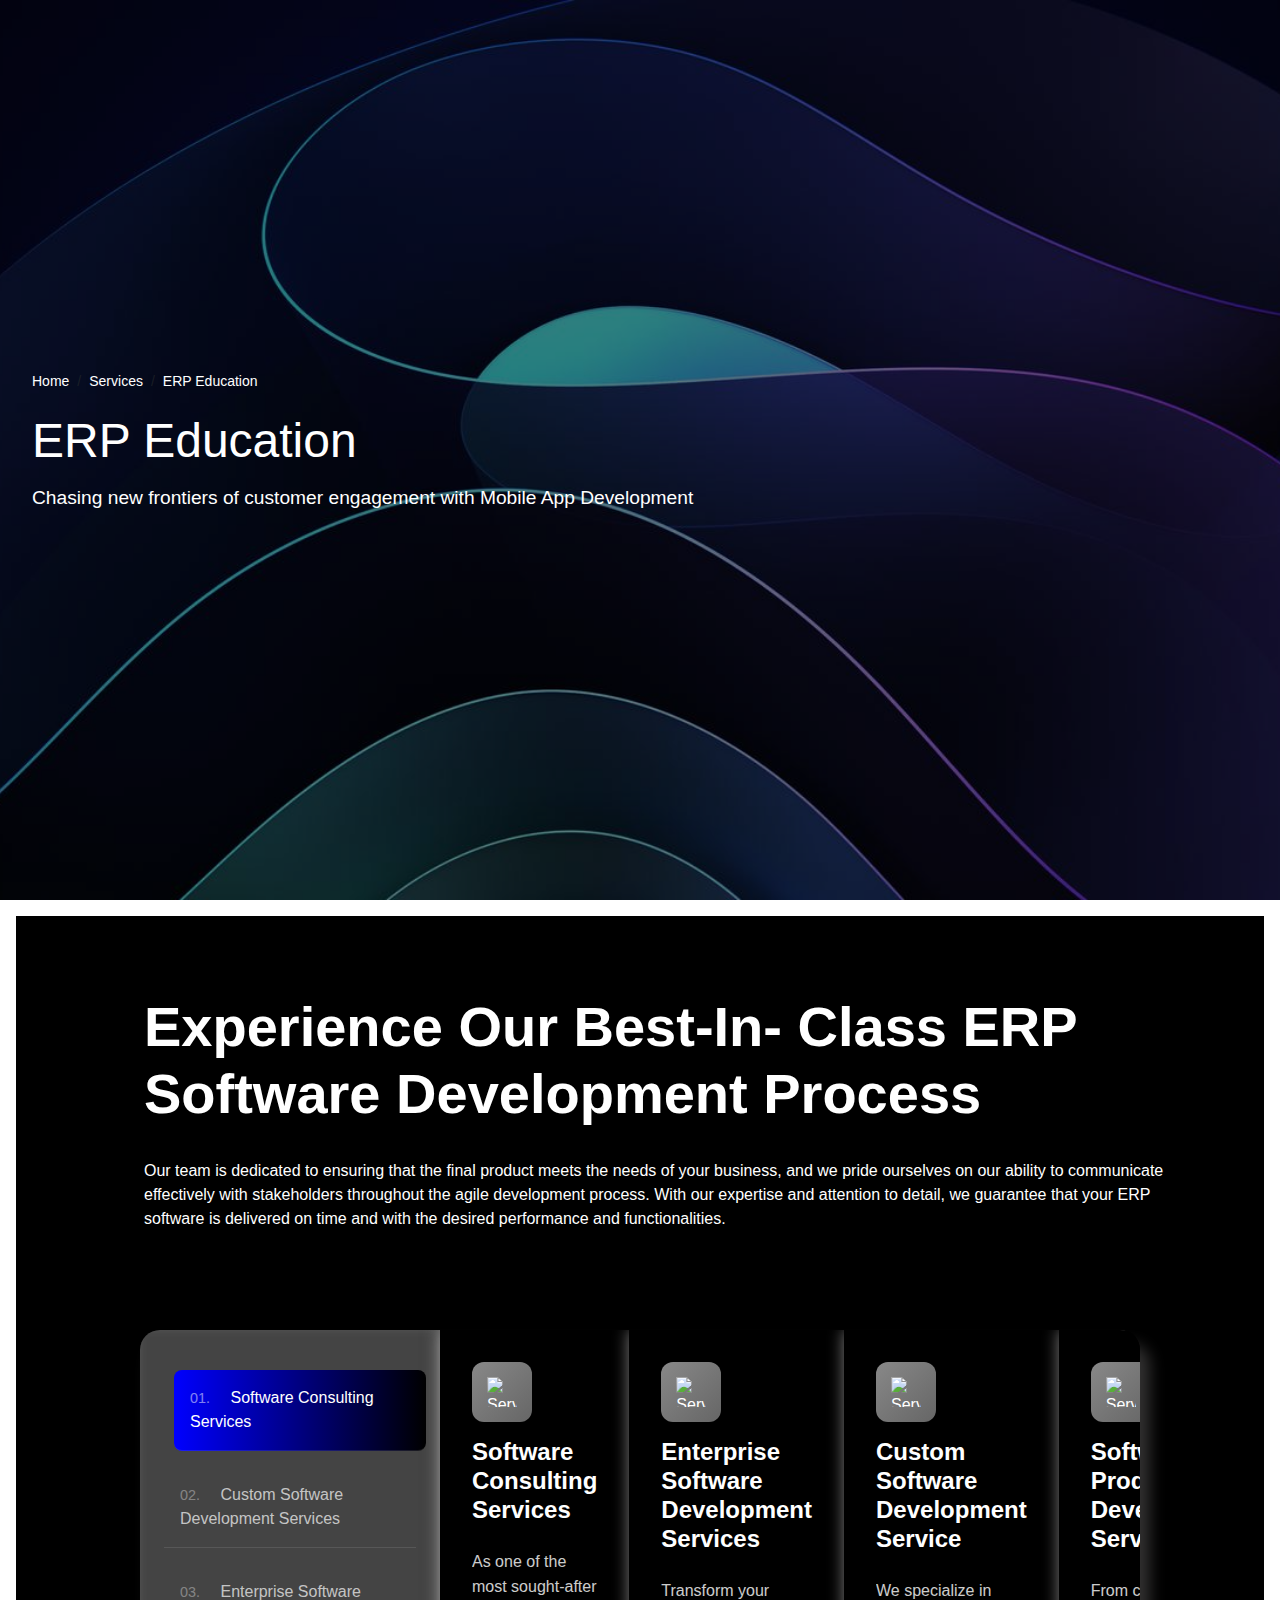
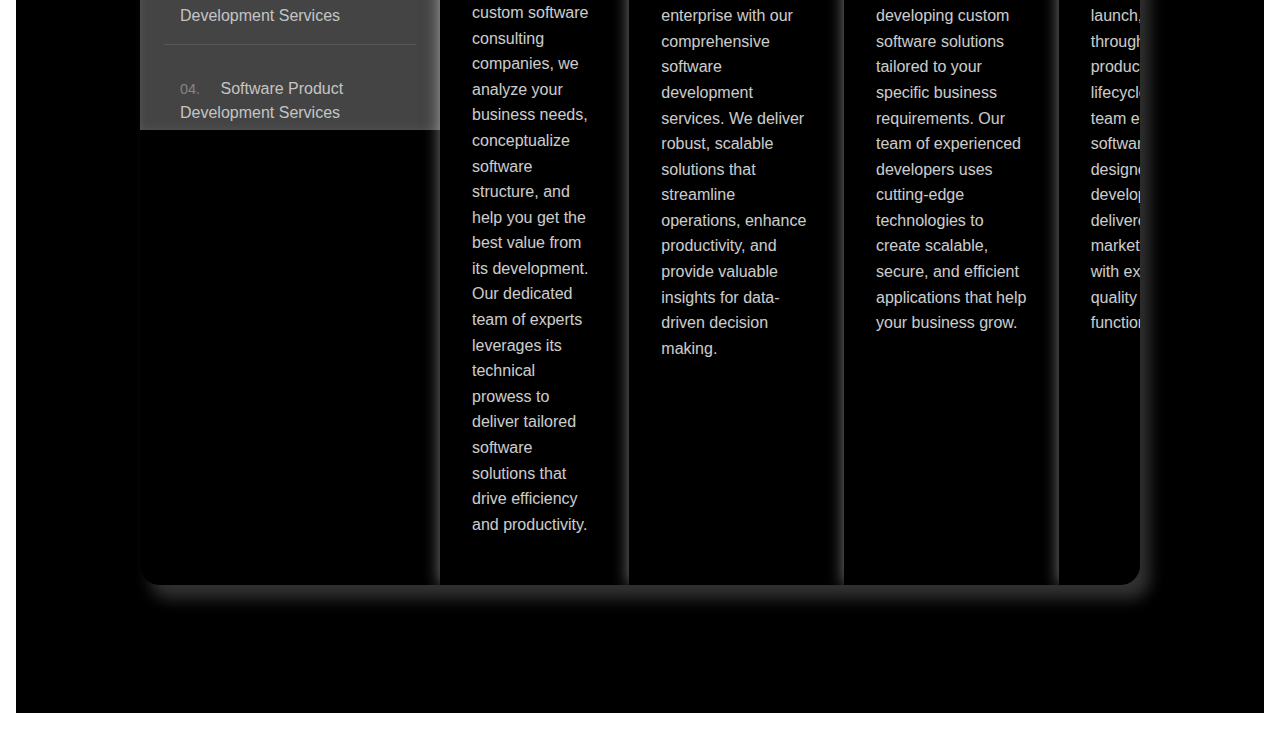
==== crm.html @ 56ce2934 "inital" ====
<!DOCTYPE html>
<html lang="en">
<head>
    <meta charset="UTF-8" />
    <meta name="viewport" content="width=device-width, initial-scale=1.0" />
    <link rel="stylesheet" href="https://cdnjs.cloudflare.com/ajax/libs/animate.css/4.1.1/animate.min.css" />
    <link rel="stylesheet" href="https://unpkg.com/swiper/swiper-bundle.min.css" />
    <link href="https://cdn.jsdelivr.net/npm/bootstrap@5.3.3/dist/css/bootstrap.min.css" rel="stylesheet"
      integrity="sha384-QWTKZyjpPEjISv5WaRU9OFeRpok6YctnYmDr5pNlyT2bRjXh0JMhjY6hW+ALEwIH" crossorigin="anonymous" />
    <link rel="stylesheet" href="style.css" />
    <link rel="stylesheet" href="https://cdn.jsdelivr.net/npm/bootstrap-icons@1.11.3/font/bootstrap-icons.css"
    integrity="sha384-tViUnnbYAV00FLIhhi3v/dWt3Jxw4gZQcNoSCxCIFNJVCx7/D55/wXsrNIRANwdD" crossorigin="anonymous" />
    <script src="https://cdn.tailwindcss.com"></script>
    
    <title>Custom CRM Development</title>
</head>
<body>
    <section class="hero-section" style="height: 10vh; background-image: url('assets/bg.webp'); background-size: cover; background-position: center;">
        <div class="hero-overlay"></div>
        <div class="erp-container text-center d-flex flex-column justify-content-center align-items-start vh-100 hero-content">
            <nav aria-label="breadcrumb">
                <ol class="breadcrumb">
                    <li class="breadcrumb-item">Home</li>
                    <li class="breadcrumb-item">Services</li>
                    <li class="breadcrumb-item active text-white" aria-current="page">ERP Education</li>
                </ol>
            </nav>
            <h1 class="heading">ERP Education</h1>
            <p class="subheading">Chasing new frontiers of customer engagement with Mobile App Development</p>
        </div>
    </section>
   
    <section class="software-section">
        <div class="software-con">
          <div class="sofware-spacing">
          <h5 class="intro-heading">Experience Our Best-In- Class ERP Software Development Process</h5>
          <p class="Software-text">Our team is dedicated to ensuring that the final product meets the needs of your business, and we pride ourselves on our ability to communicate effectively with stakeholders throughout the agile development process. With our expertise and attention to detail, we guarantee that your ERP software is delivered on time and with the desired performance and functionalities.</p>
        </div>
        <div class="services-container">
            <div class="services-nav">
                <div class="service-item active" data-service="consulting">
                    <span class="number">01.</span>
                    Software Consulting Services
                </div>
                <div class="service-item" data-service="custom">
                    <span class="number">02.</span>
                    Custom Software Development Services
                </div>
                <div class="service-item" data-service="enterprise">
                    <span class="number">03.</span>
                    Enterprise Software Development Services
                </div>
                <div class="service-item" data-service="product1">
                    <span class="number">04.</span>
                    Software Product Development Services
                </div>
                <div class="service-item" data-service="product2">
                    <span class="number">05.</span>
                    Software Product Development Services
                </div>
            </div>
        
            <div class="service-content" id="consulting">
                <div class="service-icon">
                    <img src="service-icon-url" alt="Service Icon">
                </div>
                <h2 class="service-title">Software Consulting Services</h2>
                <p class="service-description">
                    As one of the most sought-after custom software consulting companies, we analyze your business needs, conceptualize software structure, and help you get the best value from its development. Our dedicated team of experts leverages its technical prowess to deliver tailored software solutions that drive efficiency and productivity.
                </p>
            </div>
        
            <div class="service-content hidden" id="enterprise">
                <div class="service-icon">
                    <img src="service-icon-url" alt="Service Icon">
                </div>
                <h2 class="service-title">Enterprise Software Development Services</h2>
                <p class="service-description">
                    Transform your enterprise with our comprehensive software development services. We deliver robust, scalable solutions that streamline operations, enhance productivity, and provide valuable insights for data-driven decision making.
                </p>
            </div>
        
            <div class="service-content hidden" id="custom">
                <div class="service-icon">
                    <img src="service-icon-url" alt="Service Icon">
                </div>
                <h2 class="service-title">Custom Software Development Service</h2>
                <p class="service-description">
                    We specialize in developing custom software solutions tailored to your specific business requirements. Our team of experienced developers uses cutting-edge technologies to create scalable, secure, and efficient applications that help your business grow.
                </p>
            </div>
        
            <div class="service-content hidden" id="product1">
                <div class="service-icon">
                    <img src="service-icon-url" alt="Service Icon">
                </div>
                <h2 class="service-title">Software Product Development Services</h2>
                <p class="service-description">
                    From concept to launch, we guide you through the entire product development lifecycle. Our expert team ensures your software product is designed, developed, and delivered to meet market demands with exceptional quality and functionality.
                </p>
            </div>
        
            <div class="service-content hidden" id="product2">
                <div class="service-icon">
                    <img src="service-icon-url" alt="Service Icon">
                </div>
                <h2 class="service-title">Software Consulting Services</h2>
                <p class="service-description">
                    As one of the most sought-after custom software consulting companies, we analyze your business needs, conceptualize software structure, and help you get the best value from its development. Our dedicated team of experts leverages its technical prowess to deliver tailored software solutions that drive efficiency and productivity.
                </p>
            </div>
        </div>
        
      </div>
      
      </section>


    <script src="https://unpkg.com/swiper/swiper-bundle.min.js"></script>
    <script src="https://cdn.jsdelivr.net/npm/bootstrap@5.3.3/dist/js/bootstrap.bundle.min.js"
        integrity="sha384-YvpcrYf0tY3lHB60NNkmXc5s9fDVZLESaAA55NDzOxhy9GkcIdslK1eN7N6jIeHz" crossorigin="anonymous">
    </script>
      
    <script src="scripts/hero.js"></script>
    <script src="scripts/services.js"></script>
    <script src="scripts/caseStudy.js"></script>
    <script src="scripts/card.js"></script>
    <script src="scripts/nav.js"></script>
</body>
</html>
---- style.css ----
@import url("https://fonts.googleapis.com/css2?family=Bree+Serif&family=Caveat:wght@400;700&family=Lobster&family=Monoton&family=Open+Sans:ital,wght@0,400;0,700;1,400;1,700&family=Playfair+Display+SC:ital,wght@0,400;0,700;1,700&family=Playfair+Display:ital,wght@0,400;0,700;1,700&family=Roboto:ital,wght@0,400;0,700;1,400;1,700&family=Source+Sans+Pro:ital,wght@0,400;0,700;1,700&family=Work+Sans:ital,wght@0,400;0,700;1,700&display=swap");

body {
  margin: 0;
  padding: 0;
  font-family: Switzer, sans-serif !important;
}



.hidden1{
  display:none;
}

/* Navbar Section */
.nav-content {
  top: 5rem;
  left: 2rem;
  right: 2rem;
  bottom: 2rem;
  z-index: 1;
  opacity: 1;
  display: none;
}

.footer-card{
  padding-left:5vw;
  width: 98vw;
}
.erp-container{
  padding: 2rem;
}

/* Hero section styles */
.hero-section {
  position: relative;
  background-attachment: fixed;
  min-height: 100vh;
  color: #fff;
  overflow: auto;
   /* Enable scrolling */
}

/* Overlay for better text visibility */
.hero-overlay {
  position: absolute;
  top: 0;
  left: 0;
  width: 100%;
  height: 100%;
  background: rgba(0, 0, 0, 0.5); /* Semi-transparent overlay */
  z-index: 1;
}

/* Content style */
.hero-content {
  position: relative;
  z-index: 2;
}

/* Breadcrumb and heading spacing */
.breadcrumb {
  margin-bottom: 20px;
  font-size: 14px;
}

.heading {
  font-size: 3rem;
  margin-bottom: 15px;
}

.subheading {
  font-size: 1.2rem;
  line-height: 1.5;
}

/* Responsive design */
@media (max-width: 768px) {
  .heading {
      font-size: 2rem;
  }

  .subheading {
      font-size: 1rem;
  }
}


/* Root variables for consistent color theming */
:root {
  --blue: #007bff;
  --black: #000000;
  --dark-gray: #1c1c1c;
  --white: #ffffff;
}

/* Reset default styles and set base theme */
body {
  font-family: "Arial", sans-serif;
  margin: 0;
  padding: 0;
  background: var(--black);
  color: var(--white);
  overflow-x: hidden;
}


/* ERP Services section styling */





.erp-services {
  padding: 40px 0;
  width: 100%;
  overflow: hidden;
  position: relative;
}

/* Container modifications for proper spacing */
.erp-services .container {
  max-width: 100%;
  padding: 0 40px;
  margin: 0 auto;
}

/* Section headings */
.section-title {
  font-size: 3rem;
  font-weight: bold;
  margin-bottom: 20px;
  margin-top: 6vw;
  color: #fffffff2
}

.section-description {
  margin-bottom: 40px;
  line-height: 1.5;
  color: #ffffffcc
}

/* Cards container for horizontal scrolling */
.cards-container {
  overflow: hidden;
  width: 100%;
  position: relative;
  margin: 0 -20px;
  padding: 0 20px;
}

/* Wrapper for smooth card animation */
.cards-wrapper {
  display: flex;
  gap: 30px;
  transform: translateX(0);
  transition: transform 0.5s ease-out;
  will-change: transform;
  padding: 20px;
  width: 100vw;
  align-items: center;
  
}

/* Hide scrollbar while maintaining functionality */
.cards-wrapper::-webkit-scrollbar {
  display: none;
}

/* Individual card styling */
.card {
  flex: 0 0 auto;
  width: 350px; /* Fixed width for the card */
  height: 450px; /* Fixed height for the card */
  background: var(--dark-gray);
  border-radius: 12px;
  padding: 30px;
  transition: background-color 0.3s ease, transform 0.3s ease;
  display: flex;
  flex-direction: column;
  gap: 15px;
  margin: 0 auto; /* Centers the card horizontally in its container */
  overflow: hidden; /* Prevents overflowing content */
  box-sizing: border-box; /* Includes padding in width and height */
}

/* Responsive Adjustments */



/* Card hover effects */
.card:hover {
  background:#ffffffbe;
  transform: scale(1.05);
}
.card:hover .card-title,
.card:hover .card-description {
  color: var(--black);
}

/* Icon styling within cards */
.icon {
  background: var(--black);
  width: 60px;
  height: 60px;
  border-radius: 50%;
  display: flex;
  align-items: center;
  justify-content: center;
}

/* Text elements within cards */
.card-title {
  font-size: 1.5rem;
  font-weight: bold;
  color: #ffffffd1
}

.card-description {
  font-size: 1rem;
  line-height: 1.6;
  color:#ffffffd1
}

/* Utility class for blue background */
.bg-blue {
  background: var(--blue);
}

/* Responsive design adjustments */
@media (min-width: 1024px) {
  .card {
      width: 400px;
      padding: 40px;
  }
}

@media (max-width: 768px) {
  /* Adjust hero section text sizes */
  .heading {
      font-size: 2rem;
  }

  .subheading {
      font-size: 1rem;
  }

  /* Modify container spacing */
  .erp-services .container {
      padding: 0 20px;
  }

  /* Adjust card container spacing */
  .cards-container {
      margin: 0 -10px;
      padding: 0 10px;
  }

  /* Modify card sizes for smaller screens */
  .card {
      width: 300px;
      padding: 30px;
  }

  /* Adjust section title size */
  .section-title {
      font-size: 2.5rem;
  }
}

/* Additional responsive adjustments for very small screens */
@media (max-width: 480px) {
  .card {
      width: 280px;
      padding: 25px;
  }

  .section-title {
      font-size: 2rem;
  }

  .erp-services .container {
      padding: 0 15px;
  }
}

.icon {
  width: 60px;
  height: 60px;
  background-color: #000; /* Adjust as needed */
  display: flex;
  align-items: center;
  justify-content: center;
  border-radius: 50%;
  margin-bottom: 30px;
}

.icon svg {
  fill: #fff; 
  width: 30px; /* Set the desired size */
height: 30px;/* Change the color of the icon */
}
@media (max-width: 1024px) {
  .card {
      width: 300px; /* Adjust width for tablet view */
      height: 400px; /* Adjust height for tablet view */
  }
}



@media (max-width: 480px) {
  .card {
      width: 100%; /* Full width for very small screens */
      height: 350px; /* Allow height to adjust for content */
  }
}


/* Adjustments for card height and width on tablet (1024px) */
@media (max-width: 1024px) {
  .card {
      width: 350px;  /* Adjust width for tablet view */
      height: 400px;  /* Adjust height for tablet view */
      padding: 30px;  /* Adjust padding to match new dimensions */
  }

  /* Adjust icon size on tablets */
  .icon {
      width: 50px;  /* Smaller icon size on tablet */
      height: 50px;
  }

  .icon svg {
      width: 25px;  /* Smaller icon size on tablet */
      height: 25px;
  }

  /* Adjust text sizes on tablets */
  .card-title {
      font-size: 1.3rem; /* Decrease title size */
  }

  .card-description {
      font-size: 0.9rem;  /* Decrease description size */
  }

  /* Adjust hero section text sizes */
  .heading {
      font-size: 2rem; /* Adjust heading for tablets */
  }

  .subheading {
      font-size: 1rem; /* Adjust subheading for tablets */
  }

  /* Modify section title size for tablet */
  .section-title {
      font-size: 2.5rem; /* Adjust section title size */
  }
}

/* Adjustments for very small screens (max-width: 480px) */
@media (max-width: 480px) {
  .card {
      width: 90%; /* Full width for very small screens */
      height: 350px; /* Adjust height for small screens */
      padding: 25px;  /* Adjust padding */
  }

  .icon {
      width: 40px; /* Smaller icon for very small screens */
      height: 40px;
  }

  .icon svg {
      width: 20px;  /* Adjust icon size for small screens */
      height: 20px;
  }

  .card-title {
      font-size: 1.2rem; /* Adjust font size for small screens */
  }

  .card-description {
      font-size: 0.8rem;  /* Adjust font size for small screens */
  }

  .section-title {
      font-size: 2rem; /* Adjust section title size */
  }

  /* Adjust hero section text sizes */
  .heading {
      font-size: 1.8rem; /* Adjust heading for small screens */
  }

  .subheading {
      font-size: 0.9rem; /* Adjust subheading for small screens */
  }
}



/* scroll card  */
body {
  background-color: #000000;
  color: #ffffff;
}
.card-body{
  display: flex;
  flex-direction: column;
  justify-content: center;
  align-items: center;
}
.scroll-card {
  background-color: #1e1e1e;
  border: 2px solid transparent;
  border-radius: 15px;
  transition: transform 0.3s ease, box-shadow 0.3s ease, background-color 0.3s ease, border 0.3s ease;
  height: 350px;
  max-width: 400px;
  display: flex;
  flex-direction: column;
  align-items: center;
  justify-content: center;
  margin-top: 10px;
}

.card-icon {
  font-size: 3rem;
  color: #f8f9fa;
  margin-bottom: 15px;
}

.card-title {
  font-size: 1.5rem;
  font-weight: bold;
  margin-bottom: 10px;
  color: white; /* Default color is white */
}

.card-text {
  font-size: 1rem;
  text-align: center;
}

.carousel-indicators {
  position: static;
  display: flex;
  justify-content: center;
  margin-top: 15px;
}

.scroll-card:hover {
  transform: scale(1.05);
  background: linear-gradient(to bottom right, #ffffff, #403f3f00); /* White to black gradient */
  color: #000000; /* Text color to black on hover */
  box-shadow: 0 4px 15px rgba(0, 0, 0, 0.5);
  border: none;
}

.scroll-card:hover .card-title {
  color: black; /* Change card title to black on hover */
}

.carousel-indicators button {
  width: 30px;
  height: 5px;
  background-color: #ffffff;
  border: none;
  margin: 0 5px;
  border-radius: 2px;
  opacity: 0.5;
}

.carousel-indicators .active {
  opacity: 1;
}

@media (max-width: 768px) {
  .card-title {
    font-size: 1.3rem;
  }

  .card-text {
    font-size: 0.9rem;
  }

  .card-icon {
    font-size: 2.5rem;
  }

  .scroll-card {
    max-width: 300px;
    height: 280px;
  }

  .carousel-inner .row > div {
    flex: 0 0 50%;
    max-width: 50%;
  }
}

@media (max-width: 576px) {
  .card-title {
    font-size: 1.1rem;
  }

  .card-text {
    font-size: 0.8rem;
  }

  .card-icon {
    font-size: 2.2rem;
  }

  .scroll-card {
    max-width: 280px;
    height: 250px;
  }
}

@media (max-width: 768px) {
  .scroll-card {
    margin-bottom: 15px;
  }

  .carousel-inner .row > div {
    flex: 0 0 100%;
    max-width: 100%;
  }
}
.stats-section {
  background-color: #ffffff;
  padding: 4rem 2rem;
  display: flex;
  flex-direction: column;
  align-items: center;
  min-height: 300px;
  height: 100%;
}


.stats-section {
  background-color: #ffffff;
  padding: 4rem 2rem;
  display: flex;
  flex-direction: column;
  align-items: center;
  min-height: 300px;
  height: 100%;
}
.case-section {
  background-color: #ffffff;
  display: flex;
  flex-direction: column;
  align-items: center;
  min-height: 300px;
  height: 100%;
}

.stats-card {
  background: linear-gradient(to bottom right, #040500,#040500, #295A57, #313C12);
  border-radius: 20px;
  width: 100%;
  max-width: 1200px;
  display: flex;
  flex-direction: column;
  align-items: center;
  box-shadow: 0 4px 6px rgba(0, 0, 0, 0.9);
  padding: 3rem 2rem;
}

.stats-container {
  width: 100%;
  display: flex;
  justify-content: center;
  gap: 2rem;
  margin-bottom: 0.5rem;
  flex-wrap: nowrap;
}

.stat-card1{
  flex: 1;
  text-align: center;
  padding: 0.5rem;
  color: white;
}

.stat-number {
  font-size: 3.5rem;
  font-weight: bold;
  margin-bottom: 1rem;
}

.stat-description {
  font-size: 1.1rem;
  line-height: 1.5;
  opacity: 0.9;
}

.cta-button {
  display: inline-flex;
  align-items: center;
  padding: 1rem 2rem;
  border: 2px solid black;
  border-radius: 15px;
  background-color: black;
  color: white;
  text-decoration: none;
  font-size: 1.1rem;
  transition: all 0.3s ease;
  margin-bottom: 1rem;
}

.cta-button:hover {
  background-color: white;
  color: black;
}

.cta-button::after {
  content: '→';
  margin-left: 0.5rem;
}

@media (max-width: 576px) {
  .stats-section {
    padding: 2rem 1rem;
    height: auto;
    min-height: auto;
  }

  .stats-card {
    padding: 2rem 1rem;
    height: auto;
  }

  /* Modified stats container for mobile layout */
  .stats-container {
    display: flex;
    flex-wrap: wrap;
    gap: 1rem;
    justify-content: center;
  }

  /* Adjusted stat card width for two-per-row layout */
  .stat-card {
    flex: 0 0 calc(50% - 1rem); /* Takes up half the container width minus gap */
    padding: 1rem;
  }

  /* Make the third stat card take full width */
  .stat-card:last-child {
    flex: 0 0 100%;
    margin-top: 1rem;
  }

  .stat-number {
    font-size: 2.5rem;
    margin-bottom: 0.5rem;
  }

  .stat-description {
    font-size: 1rem;
  }

  /* Adjusted button spacing */
  .cta-button {
    margin-top: 2rem;
    padding: 0.8rem 1.5rem;
    font-size: 1rem;
    width: auto;
  }
}


  /* Added space between stats in mobile view */
  .stat-card:not(:last-child) {
    margin-bottom: 1rem;
  }

  /* Adjusted button spacing for mobile */
  .cta-button {
    margin: 1rem 0;
    /* Made button slightly smaller on mobile */
    padding: 0.8rem 1.5rem;
    font-size: 1rem;
  }



  
  .partner-section {
    background-color: white;
    color: black;
    min-height: 100vh;  /* Ensure the section takes full viewport height */
    display: flex;
    padding: 2rem;
    position: relative;
    overflow: hidden;
  }
  
  .intro-container {
    flex: 0 0 45%;
    padding-left: 2rem;
    position: sticky; /* Sticky position to follow the scroll */
    top: 0; /* Stick to the top of its container */
    height: auto; /* Adjust the height based on content */
    display: flex;
    flex-direction: column;
    justify-content: center;
  }
  
  .features-container {
    flex: 0 0 55%;
    padding-left: 2rem;
    overflow-y: scroll;
    height: 100vh;  /* Ensures scrolling in the features container */
     /* Push the content to the right side of the screen */
  }
  
  
  /* Primary heading styling */
  .intro-heading {
    font-size: 3.5rem;
    font-weight: bold;
    margin-bottom: 2rem;
    line-height: 1.2;
    position: relative;
  }

  /* Introduction paragraph styling */
  .intro-text {
    font-size: 1.1rem;
    line-height: 1.6;
    color: #333;
    position: relative;
  }

  /* Container for features section */
  
  .features-container::-webkit-scrollbar {
    display: none; /* For Chrome, Safari, and Edge */
  }
  

  /* Individual feature box styling */
  .feature-box {
    background: white;
    padding: 0.5rem;
    border-radius: 12px;
    display: flex;
    flex-direction: row;
    justify-content: space-between;
  
  }

  /* Feature icon container styling */
  .feature-icon-wrapper {
    width: 80px;
    height: 48px;
    background-color: transparent;
    border-radius: 8px;
    margin-bottom: 1rem;
    display: flex;
    align-items: center;
    justify-content: center;
    margin-right: 3vw;
  }

  /* Feature title styling */
  .feature-title {
    font-size: 1.5rem;
    font-weight: bold;
    margin-bottom: 1rem;
    color: #000;
  }

  /* Feature content text styling */
  .feature-text {
    font-size: 1rem;
    color: #333;
  }

  /* Interactive link styling */
  .text-link {
    color: #0066ff;
    text-decoration: none;
  }

  .text-link:hover {
    text-decoration: underline;
  }

  /* Responsive design adjustments */
  @media (max-width: 1024px) {
    .intro-heading {
      font-size: 2rem;
    }
  }

  @media (max-width: 768px) {
    .partner-section {
      flex-direction: column;
      padding: 1rem;
    }

    .intro-container {
      position: relative;
      height: auto;
      flex: 0 0 auto;
      padding-right: 0;
      margin-bottom: 2rem;
    }

    .features-container {
      padding-left: 0;
    }

    .intro-heading {
      font-size: 2.0rem;
    }

    .feature-box {
      padding: 1.5rem;
    }
  }





/* servies */

.software-text {
  font-size: 1.1rem;
  line-height: 1.6;
  color: #c0bebec9;
  position: relative;
}
.software-con{
  background-color: #000000;
  /* border-radius: 10vh; */
}
.software-section {
  background-color: #ffffff;
  padding: 1rem 1rem;
  display: flex;
  flex-direction: column;
  align-items: center;
  min-height: 300px;
  height: 100%;
}

.sofware-spacing{
  padding-left: 10vw;
  padding-right: 5vw;
  padding-bottom: 4vw;
  margin-top: 6vw;
  
}
  *{
    margin: 0;
    padding: 0;
    box-sizing: border-box;
}
body {
    background-color: #000;
}
.services-container {
  display: flex;
  min-height: 400px;
  max-width: 1000px; /* Reduced from 1200px to 1000px */
  margin: 2rem auto;
  background: #000;
  border-radius: 20px;
  overflow: hidden;
  box-shadow: 10px 14px 15px rgba(248, 245, 245, 0.2);
  margin-bottom: 10vw;
}

.service-content {
  padding: 2rem; /* Reduced from 3rem to 2rem */
  color: white;
  display: flex;
  flex-direction: column;
  align-items: flex-start;
  gap: 1rem; /* Reduced from 1.5rem to 1rem */
  flex: 1;
  box-shadow: 0 0 15px rgba(247, 246, 246, 0.5);
  background: #000;
}


.services-nav {
    background: #444;
    padding: 1.5rem;
    min-width: 300px;
    max-height: 400px;
    overflow-y: auto;
    scrollbar-width: thin;
    scrollbar-color: #999 #333;
    box-shadow: inset 0 0 10px rgba(255, 255, 255, 0.1);
}

.services-nav::-webkit-scrollbar {
    width: 4px;
}

.services-nav::-webkit-scrollbar-thumb {
    background: #999;
    border-radius: 10px;
    box-shadow: inset 0 0 5px rgba(0, 0, 0, 0.5);
}

.services-nav::-webkit-scrollbar-track {
    background: #333;
    border-radius: 10px;
}

.service-item {
    padding: 1rem;
    margin: 1rem 0;
    cursor: pointer;
    color: rgba(255, 255, 255, 0.7);
    transition: all 0.3s ease;
    border-bottom: 1px solid rgba(255, 255, 255, 0.1);
}

.service-item.active {
    color: white;
    transform: translateX(10px);
}

.service-item .number {
    font-size: 0.9rem;
    margin-right: 1rem;
    opacity: 0.5;
}



.service-icon {
    background: linear-gradient(135deg, #888, #666);
    width: 60px;
    height: 60px;
    border-radius: 12px;
    display: flex;
    align-items: center;
    justify-content: center;
}

.service-icon img {
    width: 30px;
    height: 30px;
}
.service-item.active {
background: linear-gradient(to right, blue, black);
width: 100%;
color: white;
transform: translateX(10px);
border-radius: 8px; /* Optional, for better appearance */
padding: 1rem; /* Adjust padding to align content properly */
transition: all 0.3s ease; /* Smooth transition for the background */
}

.service-title {
    font-size: 1.5rem;
    font-weight: bold;
}

.service-description {
    line-height: 1.6;
    opacity: 0.8;
}
@media (min-width: 768px) and (max-width: 1024px) {
  .services-container {
      margin-left: 4rem auto;
      margin-right: 4rem auto;
      box-shadow: 10px 14px 15px rgba(248, 245, 245, 0);

  }

  .services-nav {
    background: #444;
    padding: 0.5rem;
    min-width: 250px;
    max-height: 400px;
    overflow-y: auto;
    scrollbar-width: thin;
    scrollbar-color: #999 #333;
    margin-left: 1rem;
    box-shadow: inset 0 0 10px rgba(255, 255, 255, 0.1);
    overflow-x: hidden;
}

  .service-title {
    font-size: 1.2rem;
    font-weight: bold;
}

.service-description {
    line-height:1rem;
    opacity: 0.8;
}
  .service-content {
      padding: 2.5rem; /* Slightly more padding for better spacing */
  }
}

@media (max-width: 768px) {
  .software-section {
    background-color: #000000;
    padding:0px;
    display: flex;
    flex-direction: column;
    align-items: center;
    min-height: 300px;
    height: 100%;
  }
  
  .sofware-spacing{
    padding-left: 10vw;
    padding-right: 5vw;
    padding-bottom: 4vw;
    margin-top: 10vw;
    
  }
    .services-container {
        flex-direction: column;
        margin: 1rem;
        margin-bottom: 5rem;
    }

    .services-nav {
        min-width: 100%;
        padding: 1rem;
    }

    .service-content {
        padding: 2rem;
    }
}




.navbar-override1 {
  width: 100%;
  justify-content: space-between !important;
  height: 11vh;
}

.nav-center1 {
  position: absolute;
  left: 50%;
  transform: translateX(-50%);
}

body1 {
  background-color: #121212;
  color: #ffffff;
  font-family: Arial, sans-serif;
  margin: 0;
  padding: 0;
}

.container {
  width: 100%;
  max-width: 1200px;
  margin: 40px auto;
  padding: 20px;
  box-sizing: border-box;
}

.title {
  font-size: 2rem;
  display: flex;
  align-items: center;
}

.title .arrow {
  color: #a500ff;
  font-size: 1.5rem;
  margin-left: 8px;
}

.content {
  display: flex;
  gap: 50px;
  margin-top: 20px;
}

.column {
  flex: 1;
}

.column h3 {
  font-size: 1.2rem;
  margin-bottom: 10px;
  text-transform: uppercase;
  color: #b3b3b3;
}

.column ul {
  list-style: none;
  padding: 0;
  margin: 0;
}

.column li {
  margin: 8px 0;
}

.dropdown {
  position: absolute;
  top: 100%;
  left: 0;
  width: 95vw;
  background-color: #121212;
  padding: 4rem;
  z-index: 10;
  box-sizing: border-box;
  margin-left: -30vw;
  height: 85vh;
  display: flex;
  flex-direction: column;
  justify-content: flex-start;
  align-items: flex-start;
}

.dropdown2 {
  position: absolute;
  top: 100%;
  left: 0;
  width: 95vw;
  background-color: #121212;
  padding: 4rem;
  z-index: 10;
  box-sizing: border-box;
  margin-left: -45vw;
  height: 85vh;
  display: flex;
  flex-direction: column;
  justify-content: flex-start;
  align-items: flex-start;
}

.dropdown3 {
  position: absolute;
  top: 100%;
  left: 0;
  width: 95vw;
  background-color: #121212;
  padding: 4rem;
  z-index: 10000;
  box-sizing: border-box;
  margin-left: -55vw;
  height: 85vh;
  display: flex;
  flex-direction: column;
  justify-content: flex-start;
  align-items: flex-start;
  overflow: visible;
}

.dropdown-content {
  display: flex;
  flex-direction: row;
  justify-content: space-between;
  align-items: center;
  gap: 10rem;
  width: 100%;
  border: #000;
}

@media (max-width: 1024px) {
  .nav-center1 {
    position: static;
    transform: none;
  }
  
  .dropdown1,
  .dropdown21,
  .dropdown31 {
    width: 100vw;
    margin-left: 0;
    padding: 2rem;
  }
  
  .dropdown-content1 {
    flex-direction: column;
    gap: 2rem;
  }
}

.bottom-section {
  position: fixed;
  bottom: 0;
  left: 0;
  width: 100%;
  background-color: white;
  padding: 1.5rem;
}

.bottom-links {
  display: flex;
  flex-direction: column;
  gap: 1rem;
  margin-bottom: 1.5rem;
}

.bottom-link {
  color: black;
  text-decoration: none;
  font-size: 1rem;
  background: none;
  border: none;
  text-align: left;
  padding: 0;
  margin-top: 50vh;
  margin-bottom: 2vh;
}

.bottom-link:hover {
  color: #a855f7;
}

.social-icons {
  display: flex;
  gap: 1.5rem;
}

.social-icon {
  color: black;
  text-decoration: none;
}

.social-icon:hover {
  color: #a855f7;
}

/* Adjust menu-content to accommodate fixed bottom section */
.menu-content {
  padding: 1.5rem;
  overflow-y: auto;
  height: calc(100% - 230px); /* Adjusted to account for bottom section */
  margin-bottom: 180px; /* Add margin to prevent content from being hidden behind bottom section */
}
.mobile-menu {
  position: fixed;
  top: 0;
  left: 0;
  width: 100%;
  height: 100%;
  background-color:white;
  z-index: 1050;
  display: none;
  color: black;
}

.mobile-menu.active {
  display: block;
}

.menu-header {
  padding: 1.5rem;
  border-bottom: 1px solid #2d2d2d;
  position: relative;
}

.back-btn {
  background: none;
  border: none;
  color: black;
  display: none;
  align-items: center;
  gap: 0.5rem;
  padding: 0;
 
  font-size: 0.9rem;
}

.back-btn.active {
  display: flex;
}

.page-title {
  font-size: 1.5rem;
  font-weight: bold;
  margin: 0;
  padding-top: 1.5rem;
}

.country-selector {
  position: absolute;
  right: 4rem;
  top: 1rem;
  display: flex;
  align-items: center;
  gap: 0.5rem;
  color: black;
  background: none;
  border: none;
  margin-right: -10vw;
}

.menu-content {
  padding: 1.5rem;
  overflow-y: auto;
  height: calc(100% - 140px);
}

.menu-item {
  display: flex;
  justify-content: space-between;
  align-items: center;
  padding: 0.75rem 0;
  color: black;
  text-decoration: none;
  font-size: 1.125rem;
  border: none;
  background: none;
  width: 100%;
  text-align: left;
}

.menu-item:hover {
  color: #a855f7;
}

.menu-section {
  display: none;
}

.menu-section.active {
  display: block;
}

.section-title {
  color: black;
  font-size: 1.2rem;
  margin-bottom: 1rem;
  margin-top: 2rem;
}

.menu-item.with-arrow {
  position: relative;
  padding-right: 1.5rem;
}

.menu-item.with-arrow::after {
  content: '';
  position: absolute;
  right: 0;
  top: 50%;
  transform: translateY(-50%);
  width: 20px;
  height: 20px;
  background-image: url("data:image/svg+xml,%3Csvg width='20' height='20' viewBox='0 0 24 24' fill='none' stroke='white' stroke-width='2' xmlns='http://www.w3.org/2000/svg'%3E%3Cpath d='M9 18l6-6-6-6'/%3E%3C/svg%3E");
  background-repeat: no-repeat;
}

.purple-arrow {
  display: inline-block;
  width: 24px;
  height: 24px;
  background-color: #000000;
  border-radius: 4px;
  margin-left: 8px;
  position: relative;
}
/* Change arrow color to black */


.purple-arrow::after {
  content: '';
  position: absolute;
  top: 50%;
  left: 50%;
  transform: translate(-50%, -50%);
  width: 16px;
  height: 16px;
  background-image: url("data:image/svg+xml,%3Csvg width='16' height='16' viewBox='0 0 24 24' fill='none' stroke='white' stroke-width='2' xmlns='http://www.w3.org/2000/svg'%3E%3Cpath d='M9 18l6-6-6-6'/%3E%3C/svg%3E");
  background-repeat: no-repeat;
}

.submenu-items {
  margin-top: 1rem;
}

.submenu-item {
  color: black;
  text-decoration: none;
  display: block;
  padding: 0.5rem 0;
  font-size: 1rem;
}

.tablet-menu {
  position: fixed;
  top: 0;
  left: 0;
  width: 100%;
  height: 100%;
  background-color: rgb(18, 18, 18);
  color: white;
  display: none;
  z-index: 1050;
}

.tablet-menu.active {
  display: block;
}

.tabtab-menu {
  position: fixed;
  top: 0;
  left: 0;
  width: 100%;
  height: 100%;
  background-color: rgb(18, 18, 18);
  color: white;
  display: none;
  z-index: 1050;
}

.tabtab-menu.active {
  display: block;
}

.menu-header-tab {
  padding: 1rem;
  display: flex;
  align-items: center;
  justify-content: space-between;
  border-bottom: 1px solid rgba(255, 255, 255, 0.1);
  position: relative;
}

.back-btn-tab {
  background: none;
  border: none;
  color: white;
  display: flex;
  align-items: center;
  gap: 0.5rem;
  cursor: pointer;
}

.country-selector-tab {
  position: absolute;
  right: 4rem;
  display: flex;
  align-items: center;
  gap: 0.5rem;
  background: none;
  border: none;
  color: white;
}

.menu-title-tab {
  padding: 1rem;
  font-size: 1.5rem;
  font-weight: 600;
  color: white;
  display: flex;
  align-items: center;
  gap: 0.5rem;
}

.purple-badge-tab {
  background: #5B21B6;
  color: white;
  padding: 0.25rem 0.5rem;
  border-radius: 4px;
  font-size: 0.875rem;
}

.columns-container-tab {
  display: flex;
  height: calc(100% - 120px);
  overflow-y: auto;
}

.column-tab {
  flex: 1;
  padding: 1rem;
}

.column-title-tab {
  font-size: 1rem;
  color: #888;
  margin-bottom: 1rem;
  font-weight: 500;
}

.menu-item-tab {
  display: block;
  width: 100%;
  text-align: left;
  padding: 0.75rem 0;
  background: none;
  border: none;
  color: white;
  font-size: 1rem;
  cursor: pointer;
  transition: color 0.3s ease;
}

.menu-item-tab:hover {
  color: #8B5CF6;
}

.divider-tab {
  width: 1px;
  background: rgba(255, 255, 255, 0.1);
  margin: 0 1rem;
}

/* Custom scrollbar */
.columns-container-tab::-webkit-scrollbar {
  width: 6px;
}

.columns-container-tab::-webkit-scrollbar-track {
  background: #1a1a1a;
}

.columns-container-tab::-webkit-scrollbar-thumb {
  background: #333;
  border-radius: 3px;
}

@media (max-width: 768px) {
  .columns-container-tab {
      flex-direction: column;
  }

  .divider-tab {
      width: 100%;
      height: 1px;
      margin: 1rem 0;
  }
}







/* trusted  */
    body {
      margin: 0;
      padding: 0;
      background-color: #000;
      font-family: Arial, sans-serif;
      color: #fff;
    }

    .trusted-section {
      background-color: #000;
      padding: 2rem 1rem;
      display: flex;
      flex-direction: column;
      align-items: center;
      text-align: center;
      border-top: 1px solid #444;
      border-bottom: 1px solid #444;
    }

    .trusted-text {
      font-size: 1.2rem;
      margin-bottom: 2rem;
      opacity: 0.8;
    }

    /* Desktop Logos */
    .desktop-logos {
      display: flex;
      justify-content: space-around;
      align-items: center;
      flex-wrap: wrap;
      gap: 2rem;
    }

    .desktop-logos img {
      max-height: 60px;
      max-width: 100px;
      object-fit: contain;
      transition: transform 0.3s ease;
    }

    .desktop-logos img:hover {
      transform: scale(1.1);
    }

    /* Swiper Carousel for Mobile */
    .mobile-carousel{
      display: none;
      width: 100%;
    }

    .swiper-slide img {
      max-height: 50px; /* Reduced size for better alignment */
      max-width: 80px;
      object-fit: contain;
    }

    /* Responsive Rules */
    @media (max-width: 768px) {
      .desktop-logos {
        display: none;
      }

      .mobile-carousel {
        display: block;
      }

      .trusted-text {
        font-size: 1rem;
      }
    }
  
    .faq-section {
      padding: 40px 20px;
      background-color: #f9f9ff;
    }
    
    .faq-heading {
      font-size: 2rem;
      font-weight: bold;
      margin-bottom: 5vw;
      color: #000000;
    }
    
    .faq-card {
      background-color: #0c0d0d;
      border: none;
      border-radius: 12px;
      box-shadow: 0 4px 10px rgba(0, 0, 0, 0.1);
    }
    
    .custom-accordion {
      background-color: black;
      padding: 20px;
      border-top-right-radius: 50px;
      border-top-left-radius: 50px;
    }
    
    .accordion-item {
      border-radius: 5px;
      margin-bottom: 10px;
    }
    
    .accordion-header.custom-accordion {
      border-top-right-radius: 20px;
      border-top-left-radius: 20px; /* Adds border-radius to the header */
      overflow: hidden;
    }
    
    .accordion-button {
      color: #e0e0e0;
      background-color: #000;
      font-weight: bold;
      border: none;
      border-radius: 5px;
    }
    
    .accordion-button:not(.collapsed) {
      color: #e0e0e0;
      background-color: #000;
      border-radius: 0px;
    }
    
    .accordion-button::after {
      color: white; /* Makes the dropdown icon white */
      transition: all 0.3s ease; /* Smooth transition for interactions */
    }
    
    .accordion-button:not(.collapsed)::after {
      transform: rotate(90deg); /* Rotates icon when expanded */
    }
    
    .accordion-body.description-text {
      background-color: grey;
      color: #fff;
      padding: 2.5vw;
      border-bottom-right-radius: 20px;
      border-bottom-left-radius: 20px;
    }
    
    @media (max-width: 768px) {
      .faq-heading {
        font-size: 1.5rem;
      }
    
      .faq-section {
        padding: 40px 20px;
      }
    }
    



/* 
@media screen and (max-width:576px) {
  .case-study-card {
    margin-top: 1rem;
    margin-right: 0.8rem;
    margin-left: 0.8rem;
  }

  .case-study-card-image {
    height: 100px;
    width: 100px;
    border-radius: 8%;
    margin-left: 1px;
  }

}

@media screen and (max-width:992px) {

  .case-study-card-image {
    height: 300px;
    width: 300px;
    border-radius: 8%;
    margin-left: 3rem;
  }

  .case-study-card {
    margin-top: 1rem;
    margin-right: 10px;
    margin-left: 10px;
    margin-bottom: 100px;
  }
}

@media screen and (min-width:992px) {
  .case-study-card {
    margin-top: 1rem;
    margin-right: 10px;
    margin-left: 10px;
    margin-bottom: 100px;
  }

  .case-study-card-image {
    height: 400px;
    width: 400px;
    border-radius: 8%;
    margin-left: 3rem;
  }
}




.card-1 {
  position: sticky;
  z-index: 1;
  top: 70px;
}

.card-2 {
  position: sticky;
  z-index: 2;
  top: 160px;
}

.card-3 {
  position: sticky;
  z-index: 3;
  top: 200px;
}

.card-4 {
  position: sticky;
  z-index: 4;
  top: 200px;
} */


/* Desktop Hover Effect */
.nav-item-hover:hover~.nav-content {
  display: flex !important;
}

/* Mobile Touch Interaction */
@media (hover: none) {
  .nav-content {
    display: none;
    /* Hidden by default on mobile */
  }

  .nav-item-hover:active~.nav-content,
  .nav-item-hover:focus~.nav-content {
    display: flex !important;
    /* Display on touch interaction */
    flex-direction: column;
    /* Adjust layout for better mobile experience */
  }
}

.header-container {
  background-color: black;
  display: flex;
  align-items: center;
  justify-content: space-around;
  padding-left: 20px;
  padding-right: 20px;
  height: 70px;
  color: white;
  margin-left: -12px;
  margin-right: -12px;
}

.nav-cont {
  display: flex;
  align-items: center;
  justify-content: space-between;
  width: 30%;
  padding-top: 10px;
}

.logo {
  height: 10px;
  width: 120px;
}

.nav-item {
  position: relative;
}

.who-we-are-hover-cont,
.what-we-do-hover-cont,
.industries-cont {
  display: none;
  position: absolute;
  top: 100%;
  left: 50%;
  transform: translateX(-50%);
  width: 80vw;
  background-color: #202020;
  color: white;
  z-index: 10;
}

.who-we-are-hover-cont {
  margin-left: -80px;
  margin-top: 15px;
  height: 300px;
  padding: 40px;
  padding-top: 50px;
}

.who-we-are-hover-cont.active,
.what-we-do-hover-cont.active,
.industries-cont.active {
  display: flex;
}

.who-we-are-hover-cont {
  justify-content: space-between;
  align-items: flex-start;
}

.who-we-are-hover-cont a,
.what-we-do-hover-cont a {
  color: white;
  text-decoration: none;
  border: none;
  outline: none;
}

.who-we-are-hover-cont p {
  color: grey;
  padding-top: 10px;
}

.what-we-do-hover-cont {
  margin-left: 140px;
  margin-top: 15px;
  height: 500px;
  padding: 40px;
  padding-top: 30px;
  flex-direction: column;
}

.what-we-do-flex {
  display: flex;
  justify-content: space-between;
  align-items: flex-start;
}

.what-we-do-margin {
  margin-top: -40px;
}

.what-we-do-head {
  font-size: 24px !important;
  font-weight: bold;
  padding-bottom: 40px;
}

.what-we-do-anchor-div {
  display: flex;
  flex-direction: column;
  align-items: flex-start;
  margin-bottom: 80px;
}

.what-we-do-anchor-div h1 {
  font-size: 17px;
  font-weight: bold;
  padding-bottom: 5px;
}

.what-we-do-anchor-div a {
  padding-bottom: 5px;
}

.what-we-do-head-icon {
  width: 35px;
  text-align: center;
  font-size: 1px;
  border-radius: 2px;
}

.industries-cont {
  height: 500px;
  padding: 10px;
  padding-top: 30px;
  justify-content: space-evenly;
}

.industries-cont a {
  text-decoration: none;
  border-bottom: none;
  color: white;
  font-size: 18px;
}

.industries-cont div div {
  margin-bottom: 10px;
}

/* Hero Section */

/* General Carousel Styling */
.custom-carousel-item {
  min-height: 80vh;
  /* Ensure each slide takes up 90% of the viewport height */
  background-size: cover;
  background-position: center;
  background-repeat: no-repeat;
}

/* Individual Slides with Background Images */

/* Overlay for Better Text Visibility */
.custom-carousel-item .ms-5 {
  /* Semi-transparent overlay for text readability */
  border-radius: 8px;
}


/* partner-section */

.sap-partner-logo {
  height: 5rem;
}

.azure-partner-logo {
  height: 2rem;
}

.partner-logo {
  height: 3rem;
  margin-right: auto;
}


/* statistics-content-section */

.statistics-content-section-numerics {
  font-size: 2.5rem;
}

.statistics-content-section-partner-with-us-card {
  height: 180px;
}


/* categories-section */

.categories-section-heading-list {
  background-color: #353535;
}

@media screen and (max-width: 576px) {
  .categories-section-heading {
    font-size: 30px;
    letter-spacing: 1px;
  }
}

@media screen and (min-width: 576px) {
  .categories-section-heading {
    font-size: 40px;
    letter-spacing: 1px;
  }
}

.categories-image-gallery {
  height: 550px;
}


/* our-services */
.our_services_cta {
  background: grey url(//appinventiv.com/wp-content/themes/twentynineteen-child/css/pages/../../new-images/our-services-cta.webp) no-repeat;
  background-position: center;
  background-size: cover;
  border-radius: 8px;
  display: flex;
  align-items: center;
  justify-content: center;
  height: 300px;
}

.our-services-btn {
  background-color: black;
  height: 40px;
}

.kickstart-section-card {
  background-image: url('assets/img-hero-cropped.jpg');
  background-size: cover;
}

@media screen and (max-width: 576px) {
  .kickstart-section-card {
    background-image: url('assets/img-hero.jpg');
    background-size: cover;
  }

}

/* Ai and globe section */

.globe-image {
  position: absolute;
  bottom: -10rem;
  right: -10rem;
  z-index: 0;
}

.globe-overlay-heading {
  position: absolute;
  z-index: 1;
}

.globe-overlay-para {
  top: 28%;
  position: absolute;
  height: 100%;
  z-index: 2;
  background-color: rgba(0, 0, 0, 0.4);
}

@media screen and (min-width: 576px) {
  .globe-overlay-heading {
    margin-right: 20px;
  }

  .globe-overlay-para {
    top: 28%;
    position: absolute;
    padding-right: 20px;
    height: 50%;
    z-index: 2;
    background-color: rgba(0, 0, 0, 0.2);
  }

}

.ai-section-content-card {
  height: 366px;
  padding: 30px 20px 10px;
  overflow: hidden;
  /* Hides parts outside the box */
  position: relative;
}

.ai-section-content-card-para {
  font-size: 13px;
  font-family: sans-serif;
  padding-left: 20px;
  padding-right: 10px;
}

@media screen and (min-width: 576px) {
  .ai-section-content-card-para {
    font-size: 16px;
    font-family: sans-serif;
  }

  .ai-section-content-card {
    height: 600px;
    padding: 40px;
  }

  .ai-section-partner-card {
    height: 196px;
  }
}


@media screen and (min-width: 991px) {
  .ai-section-content-card-para {
    font-size: 16px;
    font-family: sans-serif;
  }

  .ai-section-content-card {
    height: 490px;
    padding: 40px;
  }

  .ai-section-partner-card {
    height: 160px;
  }
}


/* navigation section */

@media screen and (max-width: 991px) {
  .navigation-section-heading {
    font-size: 26px;
    padding: 0px;
     !important
  }
}


@media screen and (min-width: 991px) {
  .navigation-section-heading {
    font-size: 42px;
  }
}

.navigation-section-card {
  height: 300px;
}

@media screen and (max-width: 576px) {
  .navigation-section-card {
    height: 250px;
  }
}

@media screen and (max-width: 992px) {
  .navigation-section-card {
    height: 250px;
  }
}

/* --case study section */

ul.no-padding {
  padding-left: 0 !important;
  margin-left: 0 !important;
  list-style: none !important;
}

.case-study-card {
  position: sticky;
  transition: all 0.3s ease-in-out;
}

.case-study-card img {
  border-radius: 8%;
}

@media screen and (max-width: 576px) {
  .case-study-card {
    margin-top: 1rem;
    margin-right: 0.8rem;
    margin-left: 0.8rem;
  }

  .case-study-card-image {
    height: 100px;
    width: 100px;
    margin-left: 1px;
  }
}

@media screen and (max-width: 992px) {
  .case-study-card {
    margin-top: 1rem;
    margin-right: 10px;
    margin-left: 10px;
    margin-bottom: 100px;
  }

  .case-study-card-image {
    height: 300px;
    width: 300px;
    margin-left: 3rem;
  }
}

@media screen and (min-width: 992px) {
  .case-study-card {
    margin-top: 1rem;
    margin-right: 10px;
    margin-left: 10px;
    margin-bottom: 50px;
  }

  .case-study-card-image {
    height: 400px;
    width: 400px;
    margin-left: 3rem;
  }
}

@media screen and (max-width: 576px) {
  .more-parteners-heading {
    font-size: 26px;
  }
}


@media screen and (min-width: 992px) {
  .more-parteners-heading {
    font-size: 42px;
  }
}

.client-reviews-heading {
  font-size: 38px;
}

.client-reviews-facts-card-para {
  font-size: 18px;
}

.client-reviews-facts-card-percentage {
  font-size: 48px;
}

.client-reviews-stories-card {
  height: 390px !important;
}

.client-reviews-stories-card-content {
  position: absolute;
  bottom: 0px;
  background-color: rgba(0, 0, 0, 0.2);
  z-index: 1;
}

@media screen and (min-width:576px) {
  .client-reviews-facts-card {
    width: 420px;
    height: 290px;
    padding: 40px !important;
  }

  .client-reviews-stories-card-image {
    height: 480px;
  }

  .client-reviews-stories-card {
    min-height: 450px !important;
    width: 420px;
    margin-bottom: 60px !important;
  }
}

@media screen and (min-width:992px) {
  .client-reviews-heading {
    font-size: 52px;
  }

  .client-review-image {
    height: 380px !important;
  }

  .client-reviews-facts-card {
    width: 420px;
    height: 380px;
    padding: 40px !important;
  }

  .client-reviews-facts-card-lg-para {
    margin-top: 100px;
  }

  .fact-and-numbers {
    font-size: 24px !important;
  }

  .client-reviews-facts-card-percentage {
    font-size: 72px;
  }

  .client-reviews-stories-card {
    min-height: 480px !important;
    width: 380px;
  }

  .client-reviews-last-section {
    height: 480px;
  }

  .client-reviews-last-section p {
    font-size: 24px;
  }

  .client-reviews-facts-card-para {
    font-size: 18px !important;
  }
}

.client-reviews-last-section {
  position: relative;
}

.carousel-for-reviews-buttons {
  position: absolute;
  bottom: 10px;
  right: 0px;
  z-index: 1;
}


/* recent Happenings */

.recent-happening-text{
  color: #fff;
}
.recent-happenings-heading {
  font-size: 32px;
  

}

@media screen and (min-width:576px) {
  .recent-happenings-heading {
    font-size: 50px;
  }

  .recent-happenings-card {
    height: 635px;
  }
}



.recent-happenings-active-tab {
  background-color: black;
  color: white;
  border-radius: 2%;
  margin-right: 20px !important;
  border-width: 0px 0px 0px 0px !important;

  button {
    color: white;
  }
}

.recent-happenings-tab {
  height: 380px !important;
}
.recent-happenings-text{
  color: black;
}
.recent-happenings-lg-image-section {
  height: 780px;
}


/* blogs-section */
.blog-section {
  background-color: #000; /* Black background for the section */
  color: #fff; /* White text for contrast */
}

.blogs-top-section-heading {
  font-size: 38px;
  font-family: 'Arial', sans-serif; /* Classic font */
  color: #fff; /* White text for the heading */
}

.blogs-card-heading {
  font-weight: 550;
  font-size: 20px;
  color: #333; /* Dark text for readability inside the card */
  font-family: 'Georgia', serif; /* Classic serif font for blog titles */
}

.blogs-card-text {
  font-size: 18px;
  color: #333; /* Dark text for body content */
  line-height: 1.6; /* Better line spacing for readability */
}

/* Media Query for Mobile Screens */
@media screen and (min-width: 576px) {
  .blogs-top-section-heading {
    font-size: 44px;
  }

  .blogs-card-heading {
    font-weight: 550;
    font-size: 22px;
  }

  .blogs-card-text {
    font-size: 16px;
  }
}

/* Media Query for Tablets and Larger Screens */
@media screen and (min-width: 991px) {
  .blogs-card-heading {
    font-size: 24px;
  }

  .blogs-card-text {
    font-size: 18px;
  }
}

.blogs-card-text {
  display: -webkit-box;
  -webkit-line-clamp: 3;
  /* Limits text to 3 lines */
  -webkit-box-orient: vertical;
  overflow: hidden;
  text-overflow: ellipsis;
}




/* Card Styling */
.bo-card {
  background-color: #fff; /* Grey background for the cards */
  border-radius: 10px;
  box-shadow: 0 4px 6px rgba(0, 0, 0, 0.1);
  color: #000; /* Dark text inside the card */
  height: 100%;
}

.card-img-top {
  width: 100%; /* Ensures the image spans the full width of the card */
  height: 200px; /* Fixed height for uniformity */
  object-fit: cover; /* Ensures the image covers the area while maintaining its aspect ratio */
  border-radius: 5px; /* Optional: Adds slight rounding to the image corners */
}


.date-section {
  font-size: 14px;
  font-weight: 600;
  color: #fff; /* Dark color for the date */
}

.bo-card-body {
  background-color: transparent; 
  max-height: 350px;
  min-height: 350px;
}
.bo-card:hover .bo-card-body {
   /* Change the background of bo-card-body when bo-card is hovered */
  color: #f1f1f1; /* Adjust the text color for visibility */
  transition: background-color 0.3s ease, color 0.3s ease;
}

.custom-btn {
  background-color: transparent;
  color: black;
  border: 1px solid black;
  transition: all 0.3s ease; /* Smooth transition effect */
}




/* Responsive Design */
@media (max-width: 991px) {
  .blogs-top-section-heading {
    font-size: 30px;
  }

  .blogs-card-heading {
    font-size: 20px;
  }
}

@media (max-width: 576px) {
  .blogs-top-section-heading {
    font-size: 24px;
  }

  .blogs-card-heading {
    font-size: 18px;
  }
}




.forms-section {
  background-image: url(assets/forms/background.webp);
  background-position: 50%,
    0 0;
  background-size: cover,
    auto;
}

.forms-first-section-heading {
  font-size: 52px;
  text-align: center;
  font-weight: 700;
}

.forms-first-section-para {
  font-size: 18px;
  text-align: center;
}

.contact-widget-icon-wrap {
  background-color: #0061FE;
  border-radius: 41px;
  justify-content: center;
  align-items: center;
  width: 48px;
  height: 48px;
  display: flex;
}

.forms-second-section-heading {
  font-size: 26px;
  letter-spacing: -.05em;
}

.forms-second-section-para {
  font-size: 18px;
  color: #343a40 !important;

  unicode-bidi: isolate;
}

@media screen and (min-width:576px) {
  .forms-first-section-para {
    font-size: 22px;
    text-align: center;
  }
}

@media screen and (min-width:991px) {
  .forms-first-section-heading {
    font-size: 52px;
    text-align: left;
    font-weight: 700;
  }

  .forms-first-section-para {
    font-size: 21px;
    text-align: left;
  }

  .forms-second-section-heading {
    font-size: 36px;
    letter-spacing: -.05em;
  }

  .forms-section-lg-address {
    font-size: 18px;
  }

}

/* Define Custom Fade In Animations */
@keyframes fadeInLeft {
  from {
    opacity: 0;
    transform: translateX(-50px);
  }

  to {
    opacity: 1;
    transform: translateX(0);
  }
}

@keyframes fadeInRight {
  from {
    opacity: 0;
    transform: translateX(50px);
  }

  to {
    opacity: 1;
    transform: translateX(0);
  }
}

/* Apply the custom animation */
.animate-fadeInLeft {
  animation: fadeInLeft 1s ease-out forwards;
}

.animate-fadeInRight {
  animation: fadeInRight 1s ease-out forwards;
}
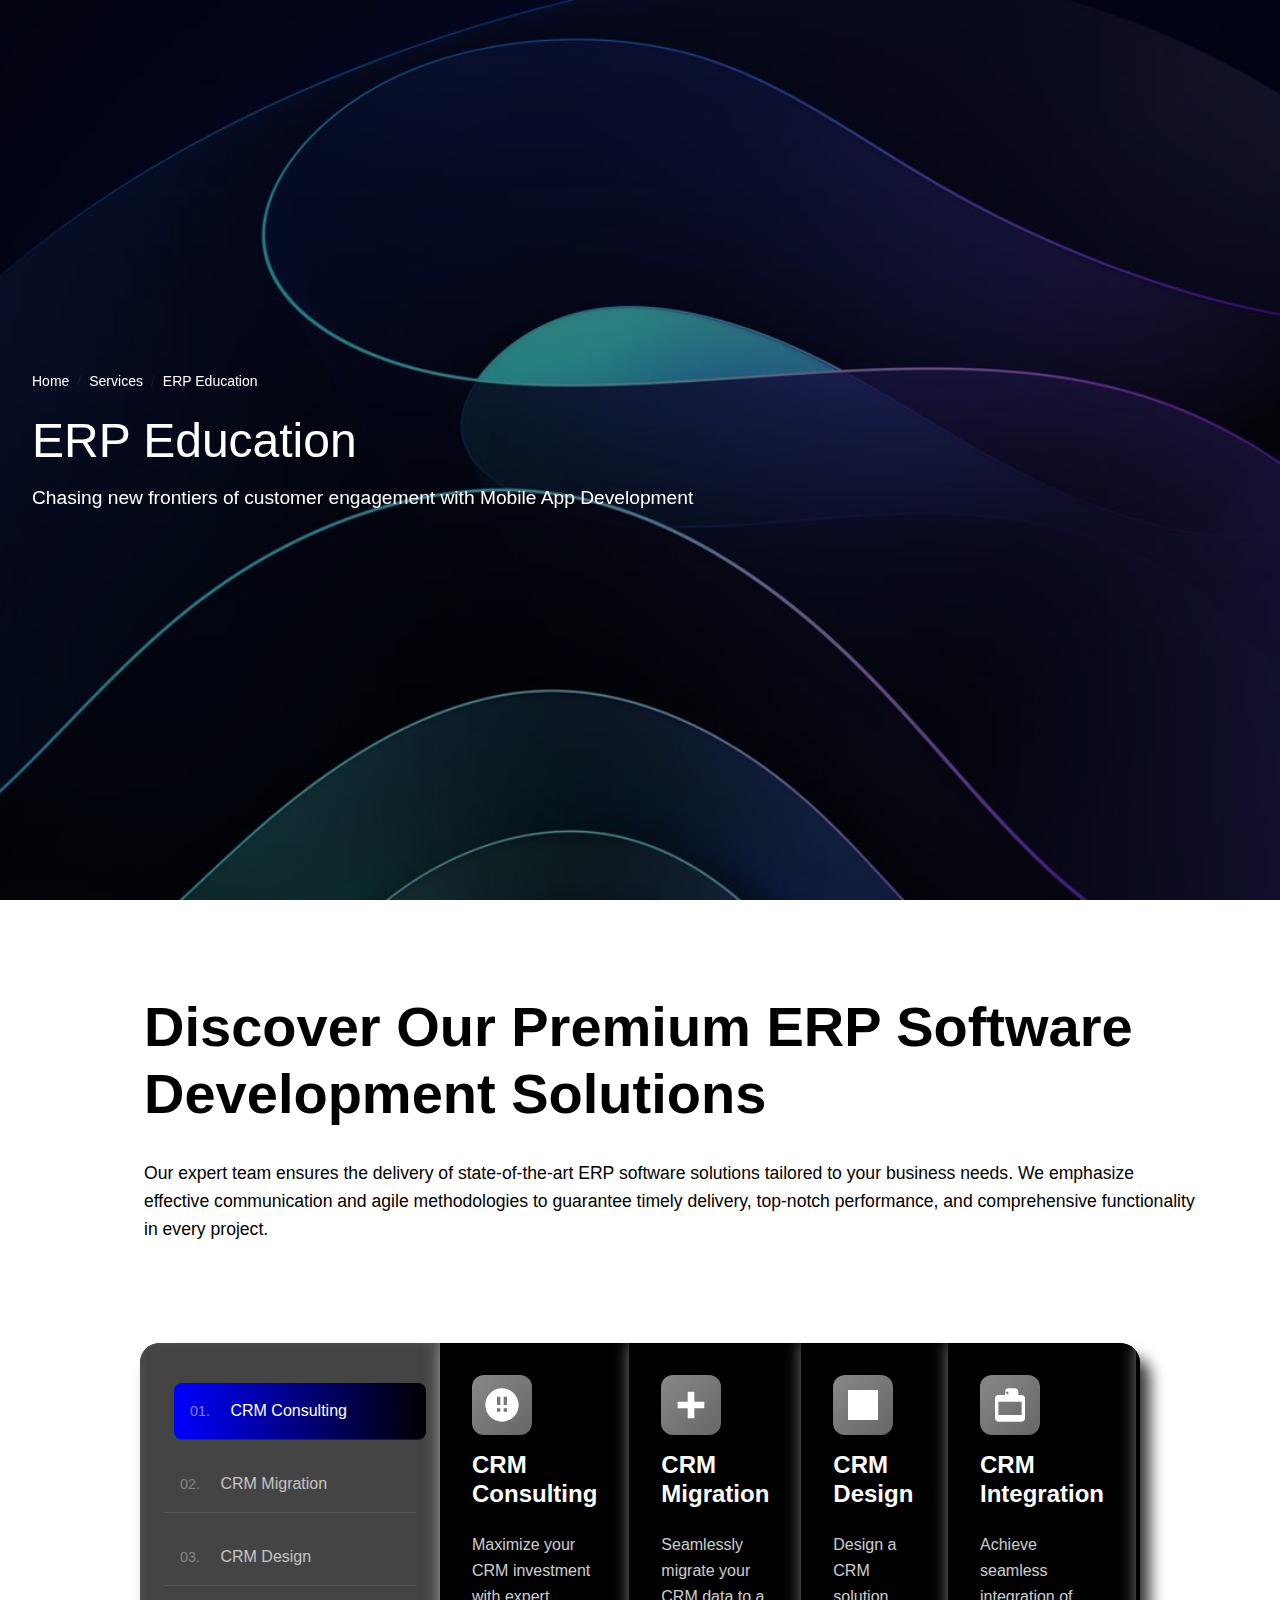
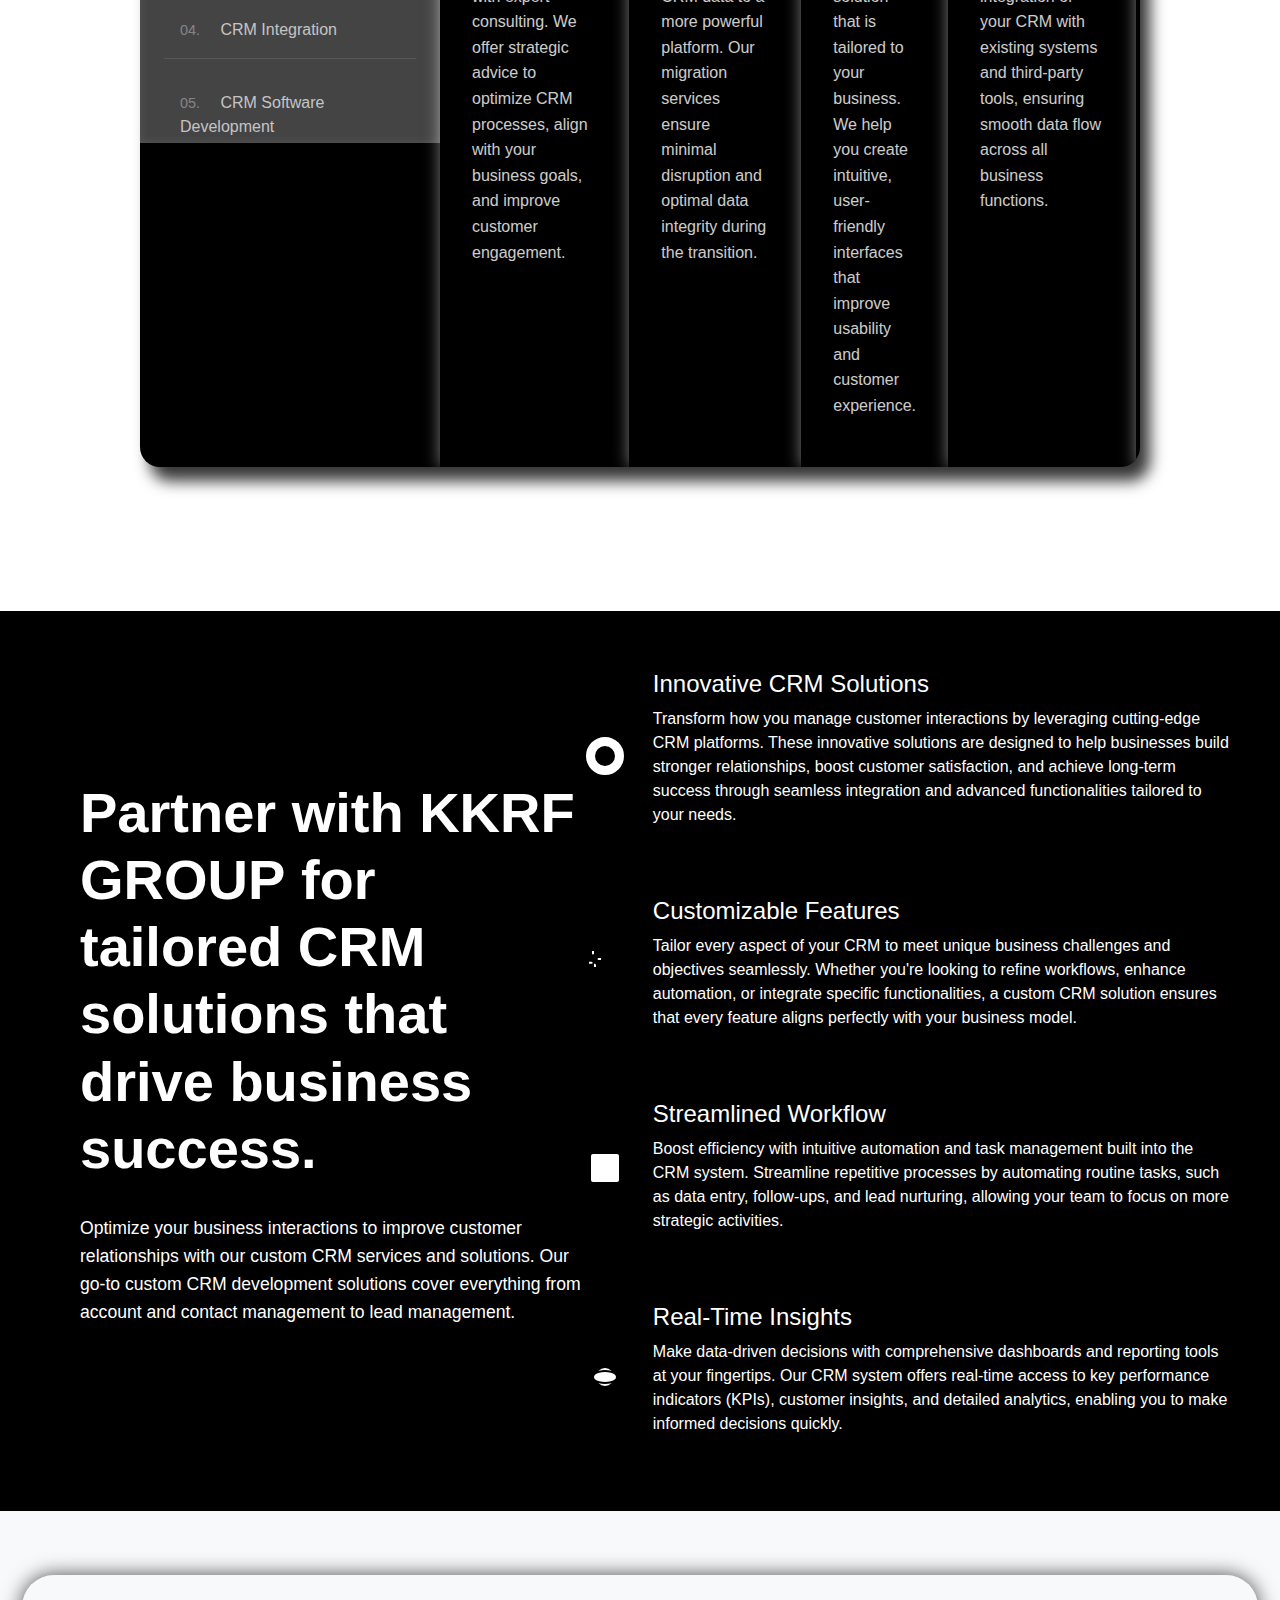
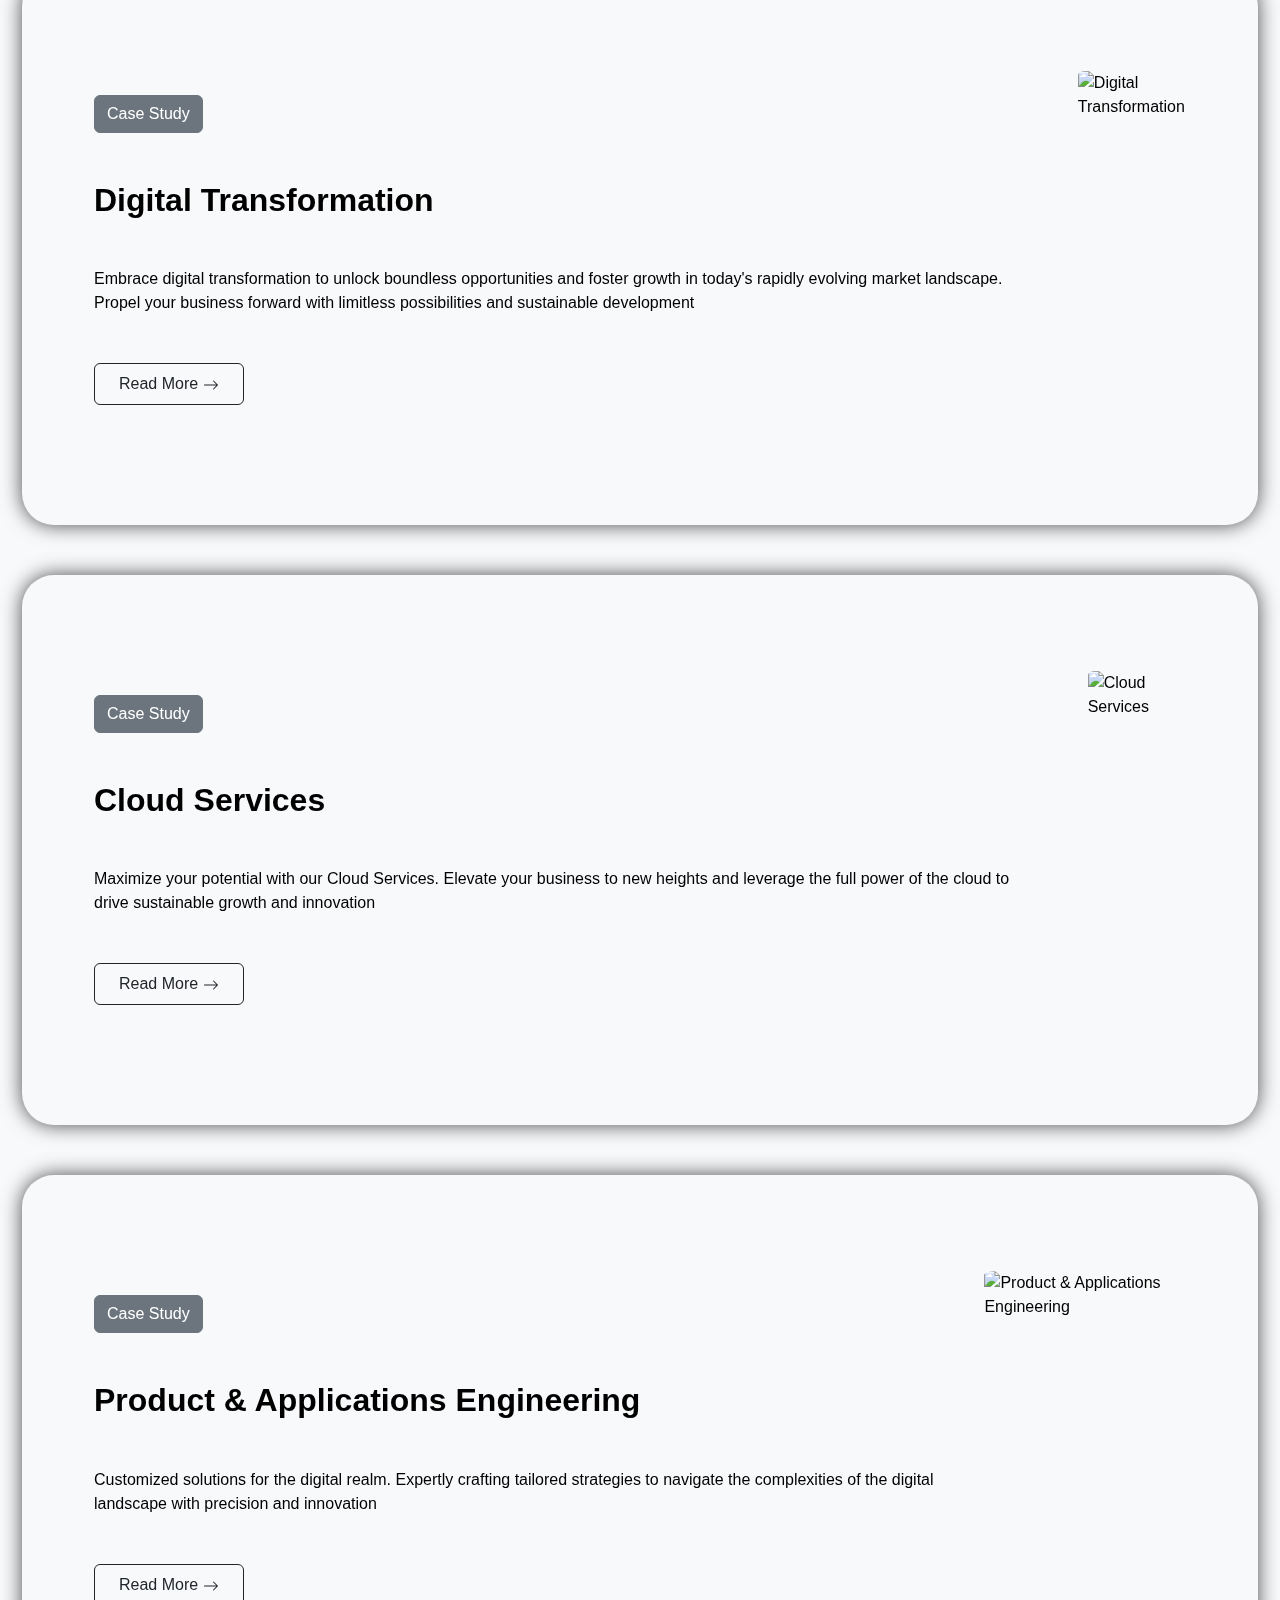
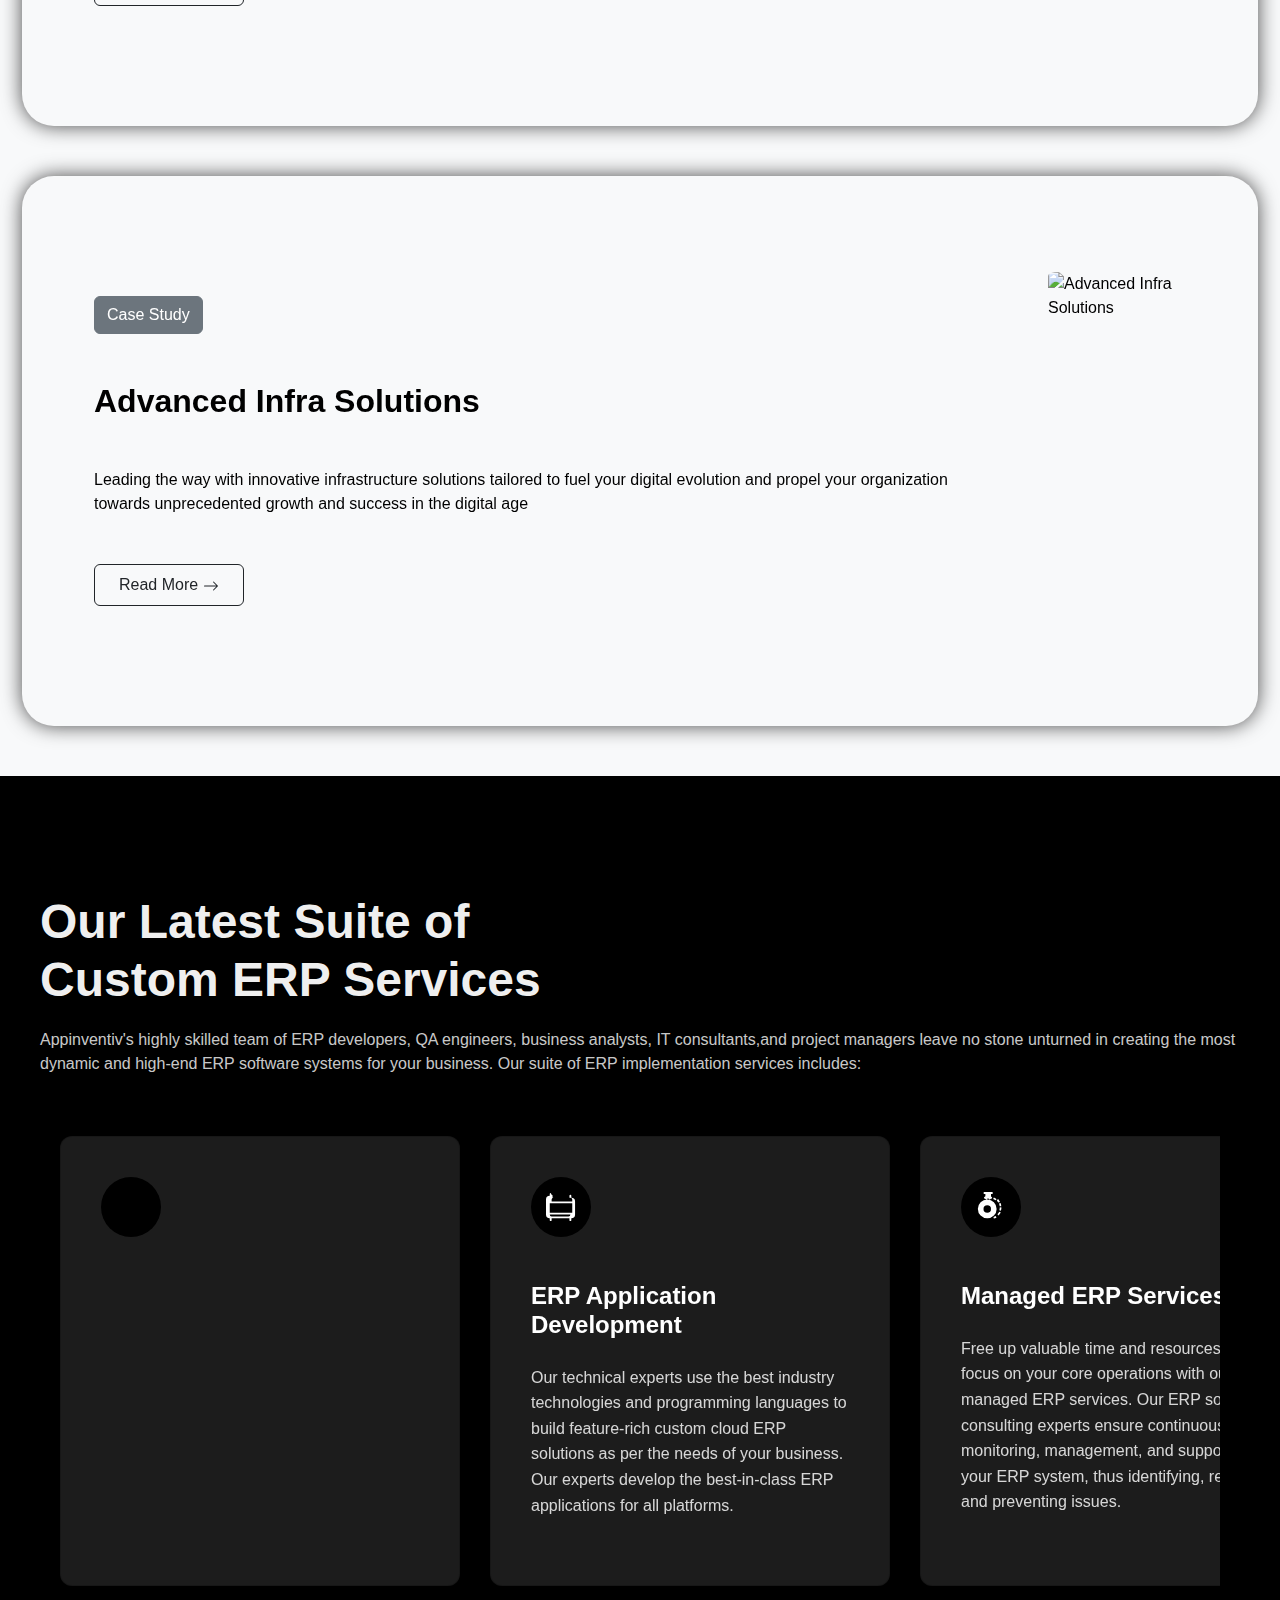
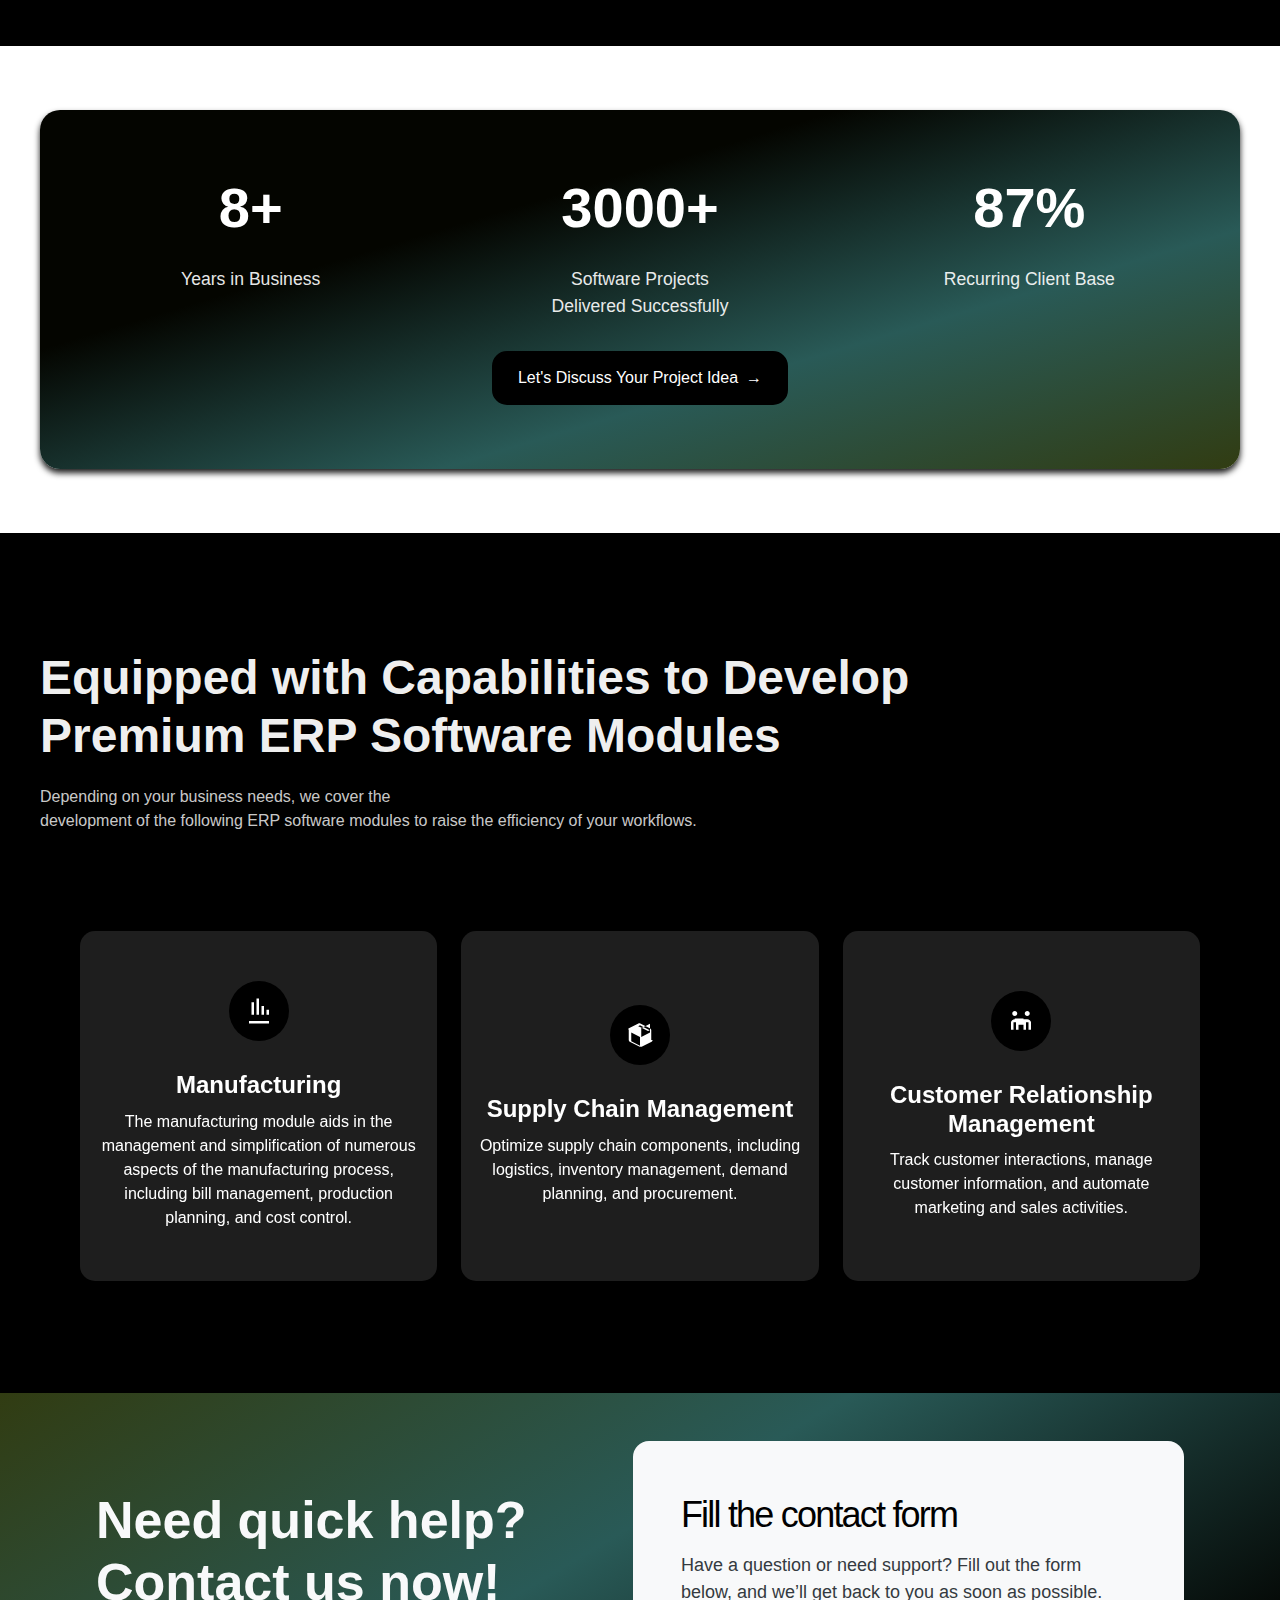
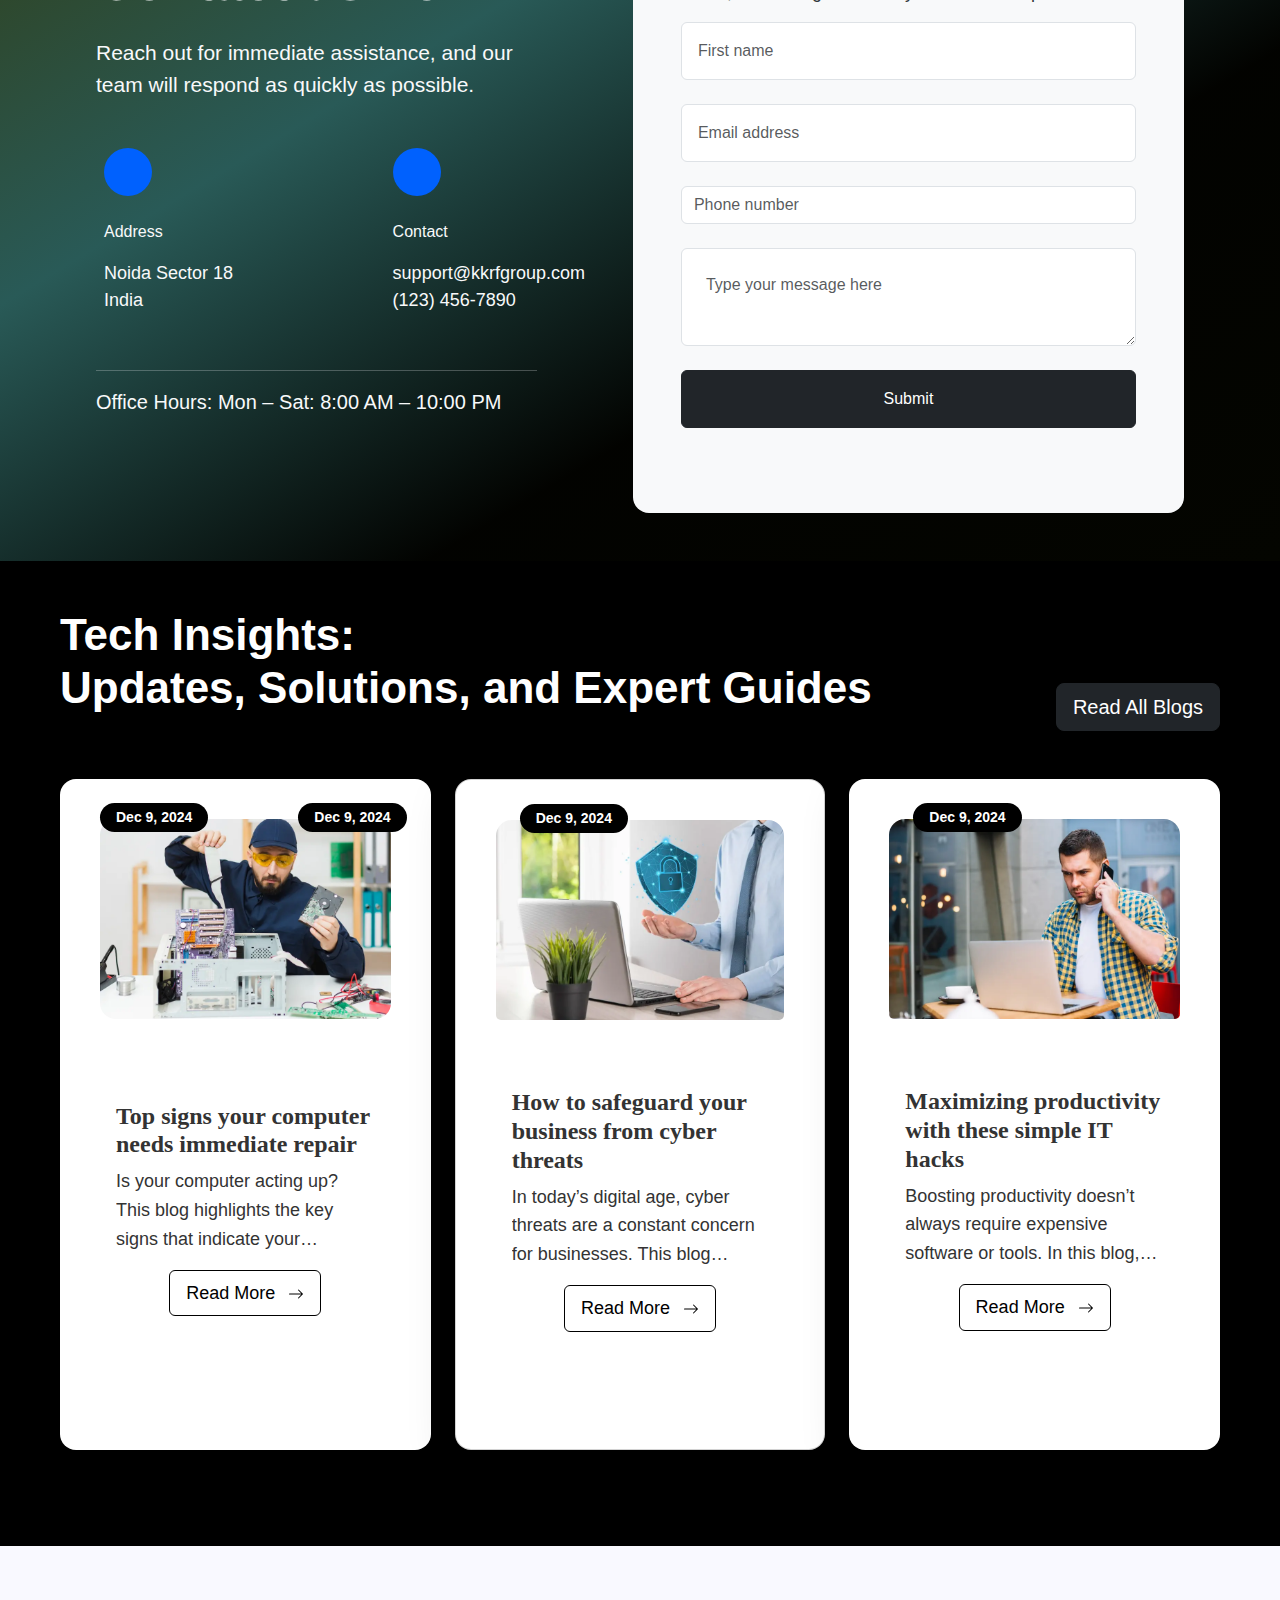
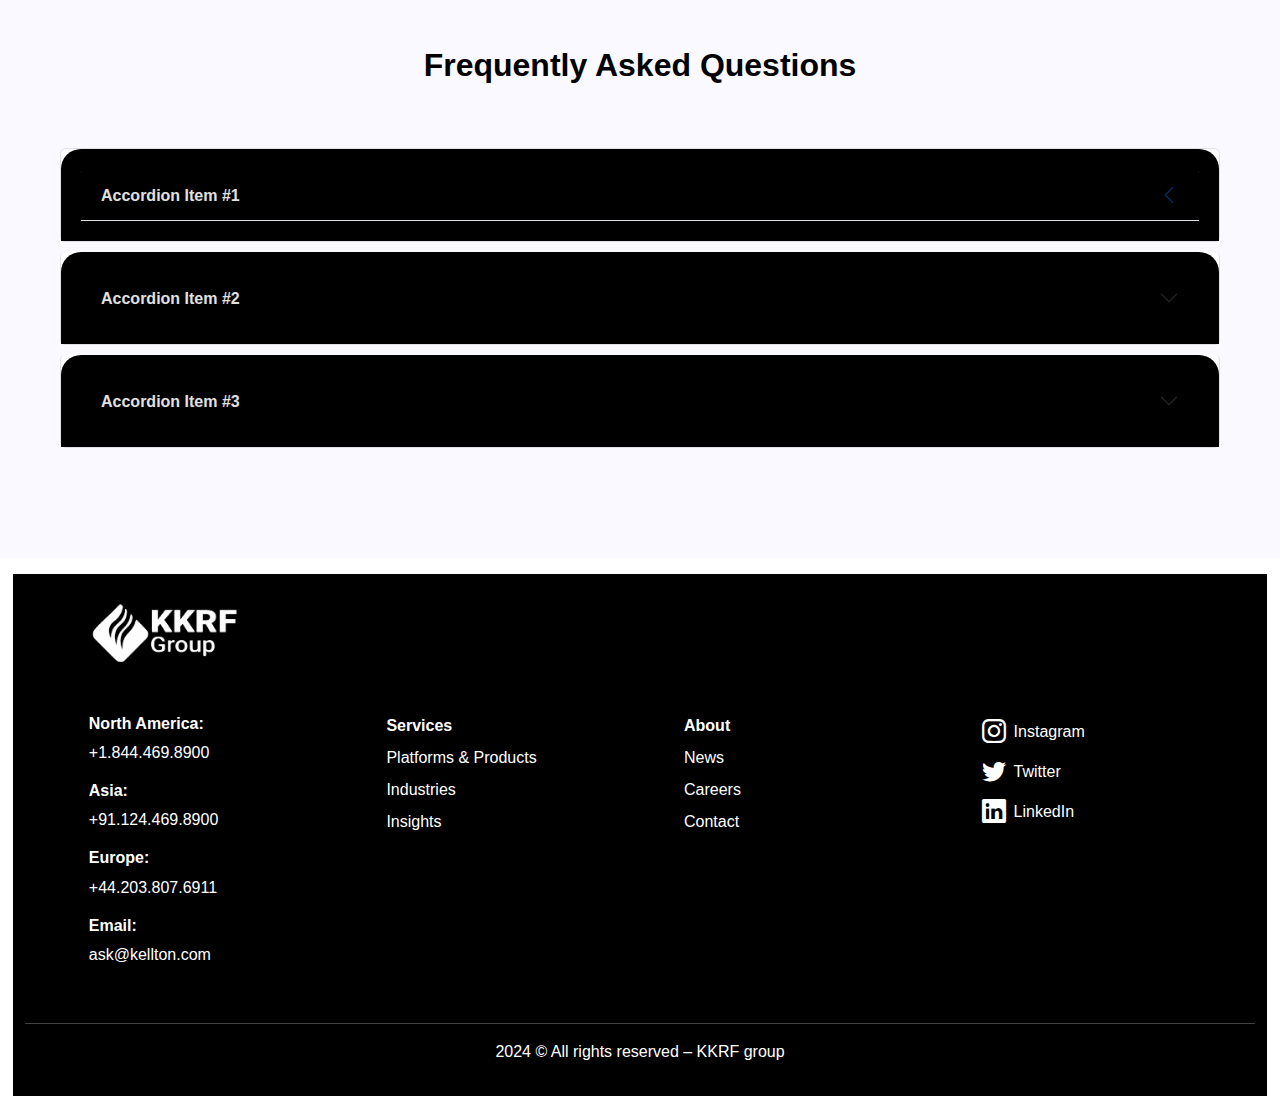
==== commit 1b02620f: "fourth" ====
--- a/crm.html
+++ b/crm.html
@@ -31,90 +31,749 @@
     </section>
    
     <section class="software-section">
-        <div class="software-con">
-          <div class="sofware-spacing">
-          <h5 class="intro-heading">Experience Our Best-In- Class ERP Software Development Process</h5>
-          <p class="Software-text">Our team is dedicated to ensuring that the final product meets the needs of your business, and we pride ourselves on our ability to communicate effectively with stakeholders throughout the agile development process. With our expertise and attention to detail, we guarantee that your ERP software is delivered on time and with the desired performance and functionalities.</p>
-        </div>
-        <div class="services-container">
-            <div class="services-nav">
-                <div class="service-item active" data-service="consulting">
-                    <span class="number">01.</span>
-                    Software Consulting Services
-                </div>
-                <div class="service-item" data-service="custom">
-                    <span class="number">02.</span>
-                    Custom Software Development Services
-                </div>
-                <div class="service-item" data-service="enterprise">
-                    <span class="number">03.</span>
-                    Enterprise Software Development Services
-                </div>
-                <div class="service-item" data-service="product1">
-                    <span class="number">04.</span>
-                    Software Product Development Services
-                </div>
-                <div class="service-item" data-service="product2">
-                    <span class="number">05.</span>
-                    Software Product Development Services
-                </div>
-            </div>
-        
-            <div class="service-content" id="consulting">
-                <div class="service-icon">
-                    <img src="service-icon-url" alt="Service Icon">
-                </div>
-                <h2 class="service-title">Software Consulting Services</h2>
-                <p class="service-description">
-                    As one of the most sought-after custom software consulting companies, we analyze your business needs, conceptualize software structure, and help you get the best value from its development. Our dedicated team of experts leverages its technical prowess to deliver tailored software solutions that drive efficiency and productivity.
+        <div class="crm-software-con">
+            <div class="sofware-spacing">
+                <h5 class="crm-intro-heading">Discover Our Premium ERP Software Development Solutions</h5>
+                <p class="crm-Software-text">Our expert team ensures the delivery of state-of-the-art ERP software solutions tailored to your business needs. We emphasize effective communication and agile methodologies to guarantee timely delivery, top-notch performance, and comprehensive functionality in every project.</p>
+            </div>
+    
+            <div class="crm-services-container">
+                <div class="services-nav">
+                    <div class="service-item active" data-service="consulting">
+                        <span class="number">01.</span>
+                        CRM Consulting
+                    </div>
+                    <div class="service-item" data-service="migration">
+                        <span class="number">02.</span>
+                        CRM Migration
+                    </div>
+                    <div class="service-item" data-service="design">
+                        <span class="number">03.</span>
+                        CRM Design
+                    </div>
+                    <div class="service-item" data-service="integration">
+                        <span class="number">04.</span>
+                        CRM Integration
+                    </div>
+                    <div class="service-item" data-service="development">
+                        <span class="number">05.</span>
+                        CRM Software Development
+                    </div>
+                    <div class="service-item" data-service="implementation">
+                        <span class="number">06.</span>
+                        CRM Implementation
+                    </div>
+                    <div class="service-item" data-service="mobile">
+                        <span class="number">07.</span>
+                        Mobile CRM Solutions
+                    </div>
+                    <div class="service-item" data-service="customization">
+                        <span class="number">08.</span>
+                        CRM Customization
+                    </div>
+                </div>
+            
+                <div class="service-content" id="consulting">
+                    <div class="service-icon">
+                        <!-- Updated SVG Icon for CRM Consulting with white color -->
+                        <svg xmlns="http://www.w3.org/2000/svg" width="40" height="40" viewBox="0 0 24 24"><path fill="white" d="M12 2C6.48 2 2 6.48 2 12s4.48 10 10 10 10-4.48 10-10S17.52 2 12 2zm-1 14h-2v-2h2v2zm0-4h-2V7h2v5zm4 4h-2v-2h2v2zm0-4h-2V7h2v5z"></path></svg>
+                    </div>
+                    <h2 class="service-title">CRM Consulting</h2>
+                    <p class="service-description">
+                        Maximize your CRM investment with expert consulting. We offer strategic advice to optimize CRM processes, align with your business goals, and improve customer engagement.
+                    </p>
+                </div>
+            
+                <div class="service-content hidden" id="migration">
+                    <div class="service-icon">
+                        <!-- Updated SVG Icon for CRM Migration with white color -->
+                        <svg xmlns="http://www.w3.org/2000/svg" width="40" height="40" viewBox="0 0 24 24"><path fill="white" d="M20 10v4h-6v6h-4v-6H4v-4h6V4h4v6h6z"></path></svg>
+                    </div>
+                    <h2 class="service-title">CRM Migration</h2>
+                    <p class="service-description">
+                        Seamlessly migrate your CRM data to a more powerful platform. Our migration services ensure minimal disruption and optimal data integrity during the transition.
+                    </p>
+                </div>
+            
+                <div class="service-content hidden" id="design">
+                    <div class="service-icon">
+                        <!-- Updated SVG Icon for CRM Design with white color -->
+                        <svg xmlns="http://www.w3.org/2000/svg" width="40" height="40" viewBox="0 0 24 24"><path fill="white" d="M3 3h18v18H3z"></path></svg>
+                    </div>
+                    <h2 class="service-title">CRM Design</h2>
+                    <p class="service-description">
+                        Design a CRM solution that is tailored to your business. We help you create intuitive, user-friendly interfaces that improve usability and customer experience.
+                    </p>
+                </div>
+            
+                <div class="service-content hidden" id="integration">
+                    <div class="service-icon">
+                        <!-- Updated SVG Icon for CRM Integration with white color -->
+                        <svg xmlns="http://www.w3.org/2000/svg" width="40" height="40" viewBox="0 0 24 24"><path fill="white" d="M19 6h-2V4c0-1.1-.9-2-2-2h-4c-1.1 0-2 .9-2 2v2H5c-1.1 0-2 .9-2 2v12c0 1.1.9 2 2 2h14c1.1 0 2-.9 2-2V8c0-1.1-.9-2-2-2zm-4-2h-4V4h4v2zm-6 0H7V4h4v2zm10 14H5V10h14v8z"></path></svg>
+                    </div>
+                    <h2 class="service-title">CRM Integration</h2>
+                    <p class="service-description">
+                        Achieve seamless integration of your CRM with existing systems and third-party tools, ensuring smooth data flow across all business functions.
+                    </p>
+                </div>
+            
+                <div class="service-content hidden" id="development">
+                    <div class="service-icon">
+                        <!-- Updated SVG Icon for CRM Software Development with white color -->
+                        <svg xmlns="http://www.w3.org/2000/svg" width="40" height="40" viewBox="0 0 24 24"><path fill="white" d="M10 2H6c-1.1 0-1.99.9-1.99 2L4 20c0 1.1.89 2 1.99 2h12c1.1 0 1.99-.9 1.99-2V4c0-1.1-.89-2-1.99-2h-4l-2-2H8L6 2zm0 2h8v16H6V4h4V2z"></path></svg>
+                    </div>
+                    <h2 class="service-title">CRM Software Development</h2>
+                    <p class="service-description">
+                        Build a custom CRM solution designed to address your business-specific challenges. From full-fledged development to simple software integrations, we cater to all needs.
+                    </p>
+                </div>
+            
+                <div class="service-content hidden" id="implementation">
+                    <div class="service-icon">
+                        <!-- Updated SVG Icon for CRM Implementation with white color -->
+                        <svg xmlns="http://www.w3.org/2000/svg" width="40" height="40" viewBox="0 0 24 24"><path fill="white" d="M3 3h18v18H3z"></path></svg>
+                    </div>
+                    <h2 class="service-title">CRM Implementation</h2>
+                    <p class="service-description">
+                        Our CRM implementation service ensures the smooth deployment of the software with detailed training and support for your team, ensuring successful adoption.
+                    </p>
+                </div>
+            
+                <div class="service-content hidden" id="mobile">
+                    <div class="service-icon">
+                        <!-- Updated SVG Icon for Mobile CRM Solutions with white color -->
+                        <svg xmlns="http://www.w3.org/2000/svg" width="40" height="40" viewBox="0 0 24 24"><path fill="white" d="M6 8h12v2H6z"></path></svg>
+                    </div>
+                    <h2 class="service-title">Mobile CRM Solutions</h2>
+                    <p class="service-description">
+                        Access your CRM on the go with mobile solutions that allow your team to manage customer relationships from anywhere, enhancing productivity.
+                    </p>
+                </div>
+            
+                <div class="service-content hidden" id="customization">
+                    <div class="service-icon">
+                        <!-- Updated SVG Icon for CRM Customization with white color -->
+                        <svg xmlns="http://www.w3.org/2000/svg" width="40" height="40" viewBox="0 0 24 24"><path fill="white" d="M12 2c-5.52 0-10 4.48-10 10s4.48 10 10 10 10-4.48 10-10-4.48-10-10-10zm-1 14v-3H8v-2h3V8h2v3h3v2h-3v3h-2zm-1-14h2v2h-2z"></path></svg>
+                    </div>
+                    <h2 class="service-title">CRM Customization</h2>
+                    <p class="service-description">
+                        Tailor your CRM to fit your business processes. We provide custom solutions, including modules, workflows, and user interfaces that adapt to your needs.
+                    </p>
+                </div>
+            </div>
+            
+            
+            
+            
+            
+        </div>
+    </section>
+
+    <section class="partner-section" style="background-color: black; color: white; padding: 3rem;">
+        <div class="intro-container">
+          <h1 class="intro-heading" style="color: white;">
+            Partner with <strong>KKRF GROUP</strong> for tailored CRM solutions that drive business success.
+          </h1>
+          <p class="intro-text" style="color: white;">
+            Optimize your business interactions to improve customer relationships with our custom CRM services and solutions. Our go-to custom CRM development solutions cover everything from account and contact management to lead management.
+          </p>
+        </div>
+      
+        <div class="crm-features-container">
+            <!-- Feature 1 -->
+            <div class="crm-feature-box">
+              <div class="crm-feature-icon-wrapper">
+                <svg xmlns="http://www.w3.org/2000/svg" width="48" height="48" fill="white">
+                  <circle cx="24" cy="24" r="20" stroke="black" stroke-width="2"></circle>
+                  <circle cx="24" cy="24" r="10" fill="black"></circle>
+                </svg>
+              </div>
+              <div>
+                <h2 class="crm-feature-title">Innovative CRM Solutions</h2>
+                <p class="crm-feature-text">
+                    Transform how you manage customer interactions by leveraging cutting-edge CRM platforms. These innovative solutions are designed to help businesses build stronger relationships, boost customer satisfaction, and achieve long-term success through seamless integration and advanced functionalities tailored to your needs.
                 </p>
-            </div>
-        
-            <div class="service-content hidden" id="enterprise">
-                <div class="service-icon">
-                    <img src="service-icon-url" alt="Service Icon">
-                </div>
-                <h2 class="service-title">Enterprise Software Development Services</h2>
-                <p class="service-description">
-                    Transform your enterprise with our comprehensive software development services. We deliver robust, scalable solutions that streamline operations, enhance productivity, and provide valuable insights for data-driven decision making.
+              </div>
+            </div>
+          
+            <!-- Feature 2 -->
+            <div class="crm-feature-box">
+              <div class="crm-feature-icon-wrapper">
+                <svg xmlns="http://www.w3.org/2000/svg" width="48" height="48" fill="white">
+                  <path d="M13 4v2.67l-1 1-1-1V4h2zm7 7v2h-2.67l-1-1 1-1H20zm-6 5.67l1 1V20h-2v-2.67l1-1zm-2-1l-1 1H8v-2h2.67l1 1z"></path>
+                </svg>
+              </div>
+              <div>
+                <h2 class="crm-feature-title">Customizable Features</h2>
+                <p class="crm-feature-text">
+                    Tailor every aspect of your CRM to meet unique business challenges and objectives seamlessly. Whether you're looking to refine workflows, enhance automation, or integrate specific functionalities, a custom CRM solution ensures that every feature aligns perfectly with your business model. 
                 </p>
-            </div>
-        
-            <div class="service-content hidden" id="custom">
-                <div class="service-icon">
-                    <img src="service-icon-url" alt="Service Icon">
-                </div>
-                <h2 class="service-title">Custom Software Development Service</h2>
-                <p class="service-description">
-                    We specialize in developing custom software solutions tailored to your specific business requirements. Our team of experienced developers uses cutting-edge technologies to create scalable, secure, and efficient applications that help your business grow.
+              </div>
+            </div>
+          
+            <!-- Feature 3 -->
+            <div class="crm-feature-box">
+              <div class="crm-feature-icon-wrapper">
+                <svg xmlns="http://www.w3.org/2000/svg" width="48" height="48" fill="white">
+                  <path d="M12 4h24a2 2 0 0 1 2 2v24a2 2 0 0 1-2 2H12a2 2 0 0 1-2-2V6a2 2 0 0 1 2-2z"></path>
+                  <path d="M20 6v6M28 6v6M20 24v6M28 24v6M12 12h24"></path>
+                </svg>
+              </div>
+              <div>
+                <h2 class="crm-feature-title">Streamlined Workflow</h2>
+                <p class="crm-feature-text">
+                    Boost efficiency with intuitive automation and task management built into the CRM system. Streamline repetitive processes by automating routine tasks, such as data entry, follow-ups, and lead nurturing, allowing your team to focus on more strategic activities. 
                 </p>
-            </div>
-        
-            <div class="service-content hidden" id="product1">
-                <div class="service-icon">
-                    <img src="service-icon-url" alt="Service Icon">
-                </div>
-                <h2 class="service-title">Software Product Development Services</h2>
-                <p class="service-description">
-                    From concept to launch, we guide you through the entire product development lifecycle. Our expert team ensures your software product is designed, developed, and delivered to meet market demands with exceptional quality and functionality.
+              </div>
+            </div>
+          
+            <!-- Feature 4 -->
+            <div class="crm-feature-box">
+              <div class="crm-feature-icon-wrapper">
+                <svg xmlns="http://www.w3.org/2000/svg" width="48" height="48" fill="white">
+                  <circle cx="24" cy="24" r="10" stroke="black" stroke-width="2"></circle>
+                  <path d="M12 24c0-6 12-6 12-6s12 0 12 6-12 6-12 6-12 0-12-6z" stroke="black" stroke-width="2"></path>
+                </svg>
+              </div>
+              <div>
+                <h2 class="crm-feature-title">Real-Time Insights</h2>
+                <p class="crm-feature-text">
+                    Make data-driven decisions with comprehensive dashboards and reporting tools at your fingertips. Our CRM system offers real-time access to key performance indicators (KPIs), customer insights, and detailed analytics, enabling you to make informed decisions quickly.
                 </p>
-            </div>
-        
-            <div class="service-content hidden" id="product2">
-                <div class="service-icon">
-                    <img src="service-icon-url" alt="Service Icon">
-                </div>
-                <h2 class="service-title">Software Consulting Services</h2>
-                <p class="service-description">
-                    As one of the most sought-after custom software consulting companies, we analyze your business needs, conceptualize software structure, and help you get the best value from its development. Our dedicated team of experts leverages its technical prowess to deliver tailored software solutions that drive efficiency and productivity.
+              </div>
+            </div>
+          </div>
+          
+      </section>
+      
+
+      <section class="bg-light case-section">
+        <div class="container-fluid">
+    
+          <ul id="case-study-cards" class="no-padding pt-5">
+    
+          </ul>
+    
+        </div>
+    
+      </section>
+      
+
+      <section class="erp-services" id="erpServices">
+        <div class="container">
+            <h2 class="erp-section-title">Our Latest Suite of <br> Custom ERP Services</h2>
+            <p class="section-description">
+                Appinventiv's highly skilled team of ERP developers, QA engineers, business analysts, 
+                IT consultants,and project managers leave no stone unturned in creating the most dynamic and high-end 
+                ERP software systems for your business. Our suite of ERP implementation services includes:
+            </p>
+    
+            <div class="cards-container">
+                <div class="cards-wrapper" id="cardsWrapper" >
+                    <!-- Your existing cards here -->
+                    <div class="card">
+                        <div class="icon">
+                          <!-- Add your icon SVG or image here -->
+                        </div>
+                        
+                      </div>
+                    <div class="card">
+                        <div class="icon">
+                            <svg xmlns="http://www.w3.org/2000/svg" width="32" height="40" fill="currentColor" viewBox="0 0 16 16">
+                                <path d="M3 1.5a.5.5 0 0 1 .5.5v1h9v-1a.5.5 0 0 1 1 0v1a2 2 0 0 1 2 2v7a2 2 0 0 1-2 2v1a.5.5 0 0 1-1 0v-1H3v1a.5.5 0 0 1-1 0v-1a2 2 0 0 1-2-2V4a2 2 0 0 1 2-2v-1a.5.5 0 0 1 .5-.5ZM2 5h12V4a1 1 0 0 0-1-1h-9a1 1 0 0 0-1 1v1Zm0 1v5h12V6H2Zm12 6H2a1 1 0 0 0 1 1h9a1 1 0 0 0 1-1Z"/>
+                              </svg>
+                              
+                        </div>
+                        <h3 class="card-title">ERP Application Development</h3>
+                        <p class="card-description">
+                            Our technical experts use the best industry technologies and programming languages to build feature-rich custom cloud ERP solutions as per the needs of your business. Our experts develop the best-in-class ERP applications for all platforms.
+                        </p>
+                      </div>
+                      <div class="card">
+                        <div class="icon">
+                            <svg xmlns="http://www.w3.org/2000/svg" width="40" height="40" fill="currentColor" viewBox="0 0 16 16">
+                                <path d="M4.5 0a.5.5 0 0 0 0 1H5v1.27a.5.5 0 0 0-.16.08l-.39.37a.5.5 0 0 0 .07.79l.79.38a.5.5 0 0 0 .79-.36h.64a.5.5 0 0 0 .79.36l.79-.38a.5.5 0 0 0 .07-.79l-.39-.37A.5.5 0 0 0 8 2.27V1h.5a.5.5 0 0 0 0-1h-4ZM6 4a5 5 0 1 0 0 10A5 5 0 0 0 6 4Zm2 5a2 2 0 0 1-4 0 2 2 0 0 1 4 0Zm-1 6.995c.512.035 1.022.032 1.526-.011l.162.812a6.964 6.964 0 0 1-1.77.104c.033-.335.056-.67.082-1.005ZM9.295 13.35a7.065 7.065 0 0 0 1.204-.505l.434.748a6.038 6.038 0 0 1-1.412.592c-.075-.283-.145-.566-.226-.835ZM11.47 11.819c.379-.379.711-.818.987-1.3l.782.457a7.033 7.033 0 0 1-1.246 1.61c-.172-.25-.347-.498-.523-.767ZM12.45 9.69c.123-.507.202-1.03.26-1.552l.874.097a8.128 8.128 0 0 1-.308 1.81 7.9 7.9 0 0 1-.826-.354ZM12.63 7.604c-.075-.514-.191-1.017-.35-1.508l.845-.223a7.999 7.999 0 0 1 .365 1.69 8.25 8.25 0 0 1-.86.045ZM11.809 5.648a7.936 7.936 0 0 0-.72-1.305l.725-.546c.374.504.707 1.03.988 1.574-.33.098-.658.21-.993.276ZM10.303 4.4a6.82 6.82 0 0 0-1.163-.666l.393-.769c.518.265 1.007.57 1.49.913-.213.181-.436.347-.66.522Z"/>
+                              </svg>
+                              
+                        </div>
+                        <h3 class="card-title">Managed ERP Services</h3>
+                        <p class="card-description">
+                            Free up valuable time and resources to focus on your core operations with our managed ERP services. Our ERP software consulting experts ensure continuous monitoring, management, and support of your ERP system, thus identifying, resolving, and preventing issues.
+                        </p>
+                      </div>
+    
+                    <div class="card">
+                        <div class="icon">
+                            <svg xmlns="http://www.w3.org/2000/svg" width="40" height="40" fill="currentColor" class="bi bi-people-fill" viewBox="0 0 16 16">
+                                <path d="M13 7a3 3 0 1 0-2.83-4h-.34A3 3 0 1 0 6.17 7H13zM2 11c0-2.5 3-4.5 6-4.5S14 8.5 14 11v1H2v-1zm5-6.5A3.5 3.5 0 1 0 10.5 8 3.5 3.5 0 0 0 7 4.5z"/>
+                              </svg>
+                              
+                        </div>
+                        <h3 class="card-title">ERP Consulting Services</h3>
+                        <p class="card-description">
+                          Our ERP consulting team analyzes your current business environment and understands your strategic business needs and desired outcomes. Our ERP implementation consultants work as your trusted advisors and help you formulate the best strategies to implement critical ERP software.
+                        </p>
+                      </div>
+    
+                      <div class="card">
+                        <div class="icon">
+                            <svg xmlns="http://www.w3.org/2000/svg" width="50" height="50" fill="currentColor" class="bi bi-file-earmark-text" viewBox="0 0 16 16">
+                                <path d="M14 4.5V14a2 2 0 0 1-2 2H4a2 2 0 0 1-2-2V2a2 2 0 0 1 2-2h4.5L14 4.5zm-2 1a1 1 0 0 1-1-1V1.5L9.5 3H5v10h8V5.5zM7 9v1H6V9h1zm2 0v1H8V9h1zm-2-2v1H6V7h1zm2 0v1H8V7h1zm2 2v1h-1V9h1zm-4 2v1H6v-1h1zm2 0v1H8v-1h1zm2-2v1h-1V9h1zm0-2v1h-1V7h1z"/>
+                              </svg>
+                              
+                        </div>
+                        <h3 class="card-title">Custom ERP Solutions</h3>
+                        <p class="card-description">
+                            We offer custom ERP software development services for businesses of all sizes and industries. We develop robust and scalable business ERP systems that offer key data insights across multiple platforms - web, mobile, and on-premise
+                        </p>
+                      </div>
+                     
+                      <div class="card">
+                        <div class="icon">
+                            <svg xmlns="http://www.w3.org/2000/svg" width="40" height="40" fill="currentColor" viewBox="0 0 16 16">
+                                <path d="M3 14s-1 0-1-1 1-4 6-4 6 3 6 4-1 1-1 1H3Zm6-8a3 3 0 1 0-6 0 3 3 0 0 0 6 0Zm3.784 4.963A2.5 2.5 0 0 0 16 10.5c0-.828-.4-1.56-1.026-2.019a5.999 5.999 0 0 0-1.22-.743A4.002 4.002 0 0 1 8 5a4.002 4.002 0 0 1-3.754 2.738 6.001 6.001 0 0 0-1.22.743A2.5 2.5 0 0 0 0 10.5c0 .656.292 1.24.751 1.631A5.978 5.978 0 0 0 1.5 13a.5.5 0 0 0 .5.5h12a.5.5 0 0 0 .5-.5 5.978 5.978 0 0 0 .749-1.369ZM12.5 14a2.5 2.5 0 0 1-5 0h5Z"/>
+                              </svg>
+                              
+                        </div>
+                        <h3 class="card-title">Staff Augmentation</h3>
+                        <p class="card-description">
+                            Let's say you are not convinced about outsourcing your custom enterprise software development and want to build the system in-house. What next? Our ERP staff augmentation services allow you to hire the most skilled and experienced professionals needed to keep the project thriving.
+                        </p>
+                      </div>
+                      <div class="card">
+                        <div class="icon">
+                            <svg xmlns="http://www.w3.org/2000/svg" width="50" height="50" fill="currentColor" class="bi bi-gear-fill" viewBox="0 0 16 16">
+                                <path d="M9.605.992l.158 1.01a5.53 5.53 0 0 1 1.541.89l.817-.61a.999.999 0 0 1 1.516.356l.764 1.647a1 1 0 0 1-.265 1.154l-.763.651c.054.332.096.672.122 1.016l1.004.12a1 1 0 0 1 .94 1.063l-.122 1.993a1 1 0 0 1-1.012.918l-1.004-.12a5.55 5.55 0 0 1-.682.78l.478.898a1 1 0 0 1-.325 1.292l-1.497.868a1 1 0 0 1-1.516-.356l-.478-.898a5.52 5.52 0 0 1-.78.682l-.12 1.004a1 1 0 0 1-1.063.94l-1.993-.122a1 1 0 0 1-.918-1.012l.12-1.004a5.56 5.56 0 0 1-.682-.78l-.898.478a1 1 0 0 1-1.292-.325l-.868-1.497a1 1 0 0 1 .356-1.516l.898-.478a5.53 5.53 0 0 1-.89-1.541l-1.01-.158a1 1 0 0 1-.94-1.063l.122-1.993a1 1 0 0 1 1.012-.918l1.004.12a5.55 5.55 0 0 1 .78-.682l-.478-.898a1 1 0 0 1 .325-1.292l1.497-.868a1 1 0 0 1 1.516.356l.478.898a5.57 5.57 0 0 1 1.541-.89l.158-1.01a1 1 0 0 1 1.063-.94l1.993.122a1 1 0 0 1 .918 1.012ZM8 10.5A2.5 2.5 0 1 0 8 5a2.5 2.5 0 0 0 0 5Z"/>
+                              </svg>
+                              
+                        </div>
+                        <h3 class="card-title">ERP Implementation Services</h3>
+                        <p class="card-description">
+                            The best ERP business software solutions count for nothing if they are not implemented properly.
+                            Our ERP Implementation consulting service team is uniquely equipped to take care of the complete deployment of your custom networks, servers, and data management solutions while maintaining data integrity.
+                        </p>
+                      </div>
+    
+                      <div class="card">
+                        
+                      </div>
+                         
+                    <!-- Add other cards similarly -->
+                </div>
+            </div>
+        </div>
+    </section>
+
+    <section class="stats-section">
+        <div class="stats-card">
+          <div class="stats-container">
+            <div class="stat-card1 col-6">
+              <div class="stat-number">8+</div>
+              <div class="stat-description">Years in Business</div>
+            </div>
+            <div class="stat-card1 col-6">
+              <div class="stat-number">3000+</div>
+              <div class="stat-description">Software Projects<br>Delivered Successfully</div>
+            </div>
+            <div class="stat-card1 col-6">
+              <div class="stat-number">87%</div>
+              <div class="stat-description">Recurring Client Base</div>
+            </div>
+            <div class="d-md-none col-6">
+               
+              </div>
+          </div>
+          <a href="#" class="cta-button">Let's Discuss Your Project Idea</a>
+        </div>
+      </section>
+    
+      <section class="erp-services">
+        <div class="container">
+            <h2 class="erp-section-title">Equipped with Capabilities to Develop<br> Premium ERP Software Modules</h2>
+            <p class="section-description">
+                Depending on your business needs, we cover the<br> development of the following ERP software modules to raise the efficiency of your workflows.
+            </p>
+    
+            <div class="container py-5">
+                <div id="carouselExample" class="carousel slide" data-bs-ride="carousel">
+                  <div class="carousel-inner">
+                    <!-- Section 1: 6 Cards -->
+                    <div class="carousel-item active">
+                      <div class="row justify-content-center ">
+                        <div class="col-12 col-md-6 col-lg-4 d-flex justify-content-center mb-4">
+                          <div class="scroll-card p-3">
+                            <div class="card-body text-center">
+                                
+                                <div class="icon ">
+                                    <svg
+                                      xmlns="http://www.w3.org/2000/svg"
+                                      
+                                      viewBox="0 0 24 24"
+                                      fill="currentColor"
+                                      width="30px"
+                                      height="30px"
+                                    >
+                                      <path d="M4 22h16v-2H4v2zm2-7h2V5H6v10zm4 0h2V2h-2v13zm4 0h2V8h-2v7zm4 0h2V11h-2v4z" />
+                                    </svg>
+                                  </div>
+                                  
+                              <h5 class="card-title">Manufacturing</h5>
+                              <p class="card-text">The manufacturing module aids in the management and simplification of numerous aspects of the manufacturing process, including bill management, production planning, and cost control.</p>
+                            </div>
+                          </div>
+                        </div>
+                        <div class="col-12 col-md-6 col-lg-4 d-flex justify-content-center mb-4">
+                            <div class="scroll-card p-3 d-flex justify-content-center align-items-center">
+                                <div class="card-body text-center">
+                                    <div class="icon">
+                                        <svg xmlns="http://www.w3.org/2000/svg" width="32" height="40" fill="currentColor" viewBox="0 0 24 24">
+                                            <path d="M21 16V8c0-.55-.3-1.05-.77-1.3l-8-4c-.47-.24-1.03-.24-1.5 0l-8 4A1.5 1.5 0 0 0 3 8v8c0 .55.3 1.05.77 1.3l8 4c.24.12.51.18.77.18s.53-.06.77-.18l8-4c.47-.25.77-.75.77-1.3zM10.56 4.91L12 4.17l1.44.74 6.4 3.2-1.44.74-6.4-3.2zM12 20.5l-7-3.5v-7l7 3.5v7zm1-7v-7l7-3.5v7l-7 3.5z" />
+                                    
+                                        </svg>
+                                          
+                                    </div>
+                                
+                                  
+                                  <h5 class="card-title">Supply Chain Management</h5>
+                                  <p class="card-text">Optimize supply chain components, including logistics, inventory management, demand planning, and procurement.</p>
+                                </div>
+                              </div>
+                              
+                        </div>
+                        <div class="col-12 col-md-6 col-lg-4 d-flex justify-content-center mb-4">
+                          <div class="scroll-card p-3">
+                            <div class="card-body text-center">
+                                <div class="icon">
+                                    <svg
+                                      xmlns="http://www.w3.org/2000/svg"
+                                      viewBox="0 0 24 24    "
+                                      fill="currentColor"
+                                      width="30px"
+                                      height="30px"
+                                    >
+                                      <path d="M7 4c-1.1 0-2 .9-2 2s.9 2 2 2 2-.9 2-2-.9-2-2-2zm10 0c-1.1 0-2 .9-2 2s.9 2 2 2 2-.9 2-2-.9-2-2-2zm-3 6.5V10H7v.5C5.62 10.5 4 11.62 4 13v6h2v-6h2v6h2v-4h4v4h2v-6h2v6h2v-6c0-1.38-1.62-2.5-3-2.5z" />
+                                    </svg>
+                                  </div>
+                                  
+                              <h5 class="card-title">Customer Relationship Management</h5>
+                              <p class="card-text">Track customer interactions, manage customer information, and automate marketing and sales activities.</p>
+                            </div>
+                          </div>
+                        </div>
+                        
+                      </div>
+                    </div>
+                    <!-- Section 2: 5 Cards -->
+                    
+                  </div>
+                  <!-- Carousel Indicators -->
+               
+                </div>
+              </div>
+            
+        </div>
+    </section>
+
+
+    <section class="forms-section" style="background: linear-gradient(to top left, #040500,#04050085, #295A57, #313C12);">
+        <div class="container-fluid py-5 px-3 text-light px-md-5">
+          <div class="d-flex flex-column flex-lg-row mx-md-5 me-lg-0">
+            <div class="forms-first-section me-lg-5 py-lg-5 animate__animated animate__fadeInLeft">
+              <div>
+                <h2 class="forms-first-section-heading">Need quick help?<br class="d-none d-md-inline"> Contact us now!</h2>
+                <p class="forms-first-section-para mt-md-4 px-md-5 px-lg-0">Reach out for immediate assistance, and our team
+                  will
+                  respond as quickly
+                  as possible.</p>
+              </div>
+              <div class="d-flex flex-column mt-5 ms-2 flex-md-row px-md-5 px-lg-0">
+                <div class="d-flex flex-column mb-4 col-lg-4">
+                  <div class="contact-widget-icon-wrap mb-4">
+                    <img
+                      src="https://cdn.prod.website-files.com/6753c944298bec1f730af5a1/6755352cc9989275ef3d0efc_map-pin.svg"
+                      loading="lazy" width="24" height="24" alt="">
+                  </div>
+                  <p>Address</p>
+                  <p class="forms-section-lg-address ">Noida Sector 18<br class="d-none d-md-inline d-lg-none">
+                    India</p>
+                </div>
+                <div class="d-flex flex-column mb-4 col-lg-4 ms-md-auto">
+                  <div class="contact-widget-icon-wrap mb-4">
+                    <img
+                      src="https://cdn.prod.website-files.com/6753c944298bec1f730af5a1/675536652eca5a31b7a4f260_call-calling.svg"
+                      loading="lazy" width="24" height="24" alt="">
+                  </div>
+                  <p>Contact</p>
+                  <p class="forms-section-lg-address">support@kkrfgroup.com<br class=" d-none d-md-inline"> (123) 456-7890
+                  </p>
+                </div>
+              </div>
+              <hr>
+              <div class="px-md-5 px-lg-0">
+                <p class="fs-5 mb-5">Office Hours: Mon – Sat: 8:00 AM – 10:00 PM</p>
+              </div>
+            </div>
+      
+            <div
+              class="animate__animated animate__fadeInRight forms-second-section bg-light rounded-4 p-3 text-black px-md-5 mx-md-5 py-md-5 ms-lg-5">
+              <div>
+                <h2 class="forms-second-section-heading mt-1 mb-3">Fill the contact form</h2>
+                <p class="forms-second-section-para text-dark">Have a question or need support? Fill out the form below, and
+                  we’ll get back to you as soon as possible.
                 </p>
-            </div>
-        </div>
-        
+                <form action="" class="">
+                  <div class="mb-4 ">
+                    <input type="text" class="form-control p-3" id="exampleFormControlInput1" placeholder="First name">
+                  </div>
+                  <div class="mb-4">
+                    <input type="email" class="form-control p-3" id="exampleFormControlInput2" placeholder="Email address">
+                  </div>
+                  <div class="mb-4">
+                    <input type="tel" class="form-control" id="exampleFormControlInput3" placeholder="Phone number">
+                  </div>
+                  <div class="mb-4">
+                    <textarea id="Message" name="Message" maxlength="5000" data-name="Message"
+                      placeholder="Type your message here" class="form-control p-4" spellcheck="false"></textarea>
+                  </div>
+                  <button class="btn d-block btn-dark w-100 py-3" type="button">Submit</button>
+                </form>
+              </div>
+      
+            </div>
+          </div>
+      
+        </div>
+      </section>
+
+
+      <section class="blog-section">
+        <div class="container-fluid py-5">
+          <div class="blogs-top-section mx-md-5 d-flex flex-column flex-lg-row justify-content-between align-items-start">
+            <h2 class="fw-semibold mb-3 blogs-top-section-heading">Tech Insights:<br class="d-none d-lg-inline">Updates, Solutions, and Expert Guides</h2>
+            <div class="ms-lg-auto mt-lg-auto">
+              <button class="btn btn-dark btn-lg animate__animated animate__fadeInRight">Read All Blogs</button>
+            </div>
+          </div>
+          <div class="blogs-card-section py-5 mx-2 mx-md-5">
+            <div class="row">
+              <div class="col-12 col-md-6 col-lg-4">
+                <div class="card bo-card border-0 shadow-lg w-100 rounded-4 position-relative">
+                  <img src="assets/blogs/image1.webp" class="card-img-top rounded-4" alt="Top signs your computer needs immediate repair">
+                  <p class="date-section position-absolute top-0 end-0 bg-black rounded-pill px-3 py-1 mt-4 me-4 fw-semibold">Dec 9, 2024</p>
+                  <p class="date-section position-absolute top-0 bg-black rounded-pill px-3 py-1 mt-4 mr-auto fw-semibold">Dec 9, 2024</p>
+                  <div class="card-body bo-card-body text-black">
+                    <h5 class="blogs-card-heading">Top signs your computer needs immediate repair</h5>
+                    <p class="blogs-card-text">Is your computer acting up? This blog highlights the key signs that indicate your computer needs professional repair.</p>
+                    <button type="button" class="btn custom-btn px-3 py-2 text-black border border-black bg-transparent blogs-card-text">
+                      Read More
+                      <svg xmlns="http://www.w3.org/2000/svg" width="16" height="16" fill="currentColor" 
+                        class="bi bi-arrow-right ms-2" viewBox="0 0 16 16">
+                        <path fill-rule="evenodd" 
+                          d="M1 8a.5.5 0 0 1 .5-.5h11.793l-3.147-3.146a.5.5 0 0 1 .708-.708l4 4a.5.5 0 0 1 0 .708l-4 4a.5.5 0 0 1-.708-.708L13.293 8.5H1.5A.5.5 0 0 1 1 8" />
+                      </svg>
+                    </button>
+                  </div>
+                </div>
+              </div>
+              <!-- Repeat this structure for other cards -->
+              <div class="col-12 col-md-6 col-lg-4">
+                <div class="card bo-card shadow-lg w-100 rounded-4 position-relative mb-4">
+                  <img src="assets/blogs/image2.webp" class="card-img-top rounded-top-4"
+                    alt="How to safeguard your business from cyber threats">
+                  <p class="date-section position-absolute top-0 bg-black rounded-pill px-3 py-1 mt-4 ms-4">Dec 9, 2024</p>
+                  <div class="card-body bo-card-body text-black">
+                    <h5 class="blogs-card-heading">How to safeguard your business from cyber threats</h5>
+                    <p class="blogs-card-text">In today’s digital age, cyber threats are a constant concern for
+                      businesses. This
+                      blog explores practical steps you can take</p>
+                      <button type="button" class="btn custom-btn px-3 py-2 text-black border border-black bg-transparent blogs-card-text">
+                        Read More
+                        <svg xmlns="http://www.w3.org/2000/svg" width="16" height="16" fill="currentColor" 
+                          class="bi bi-arrow-right ms-2" viewBox="0 0 16 16">
+                          <path fill-rule="evenodd" 
+                            d="M1 8a.5.5 0 0 1 .5-.5h11.793l-3.147-3.146a.5.5 0 0 1 .708-.708l4 4a.5.5 0 0 1 0 .708l-4 4a.5.5 0 0 1-.708-.708L13.293 8.5H1.5A.5.5 0 0 1 1 8" />
+                        </svg>
+                      </button>
+                  </div>
+                </div>
+              </div>
+              <div class="col-12 col-md-6 col-lg-4">
+                <div class="card bo-card border-0 shadow-lg w-100 rounded-4 position-relative mb-4">
+                  <img src="assets/blogs/image3.webp" class="card-img-top rounded-top-4"
+                    alt="Maximizing productivity with these simple IT hacks">
+                  <p class="date-section position-absolute top-0 bg-black rounded-pill px-3 py-1 mt-4 ms-4">Dec 9, 2024</p>
+                  <div class="card-body bo-card-body text-black">
+                    <h5 class="blogs-card-heading">Maximizing productivity with these simple IT hacks</h5>
+                    <p class="blogs-card-text">Boosting productivity doesn’t always require expensive software or tools. In
+                      this
+                      blog, we share easy IT hacks that can help you </p>
+                      <button type="button" class="btn custom-btn px-3 py-2 text-black border border-black bg-transparent blogs-card-text">
+                        Read More
+                        <svg xmlns="http://www.w3.org/2000/svg" width="16" height="16" fill="currentColor" 
+                          class="bi bi-arrow-right ms-2" viewBox="0 0 16 16">
+                          <path fill-rule="evenodd" 
+                            d="M1 8a.5.5 0 0 1 .5-.5h11.793l-3.147-3.146a.5.5 0 0 1 .708-.708l4 4a.5.5 0 0 1 0 .708l-4 4a.5.5 0 0 1-.708-.708L13.293 8.5H1.5A.5.5 0 0 1 1 8" />
+                        </svg>
+                      </button>
+                      
+                      
+                  </div>
+                </div>
+              </div>
+            </div>
+          </div>
+        </div>
+      </section>
+
+      <section class="faq-section">
+        <div class="container">
+          <h2 class="faq-heading text-center">Frequently Asked Questions</h2>
+          <div class="accordion" id="accordionExample">
+        <div class="accordion-item">
+          <h2 class="accordion-header custom-accordion" id="headingOne">
+            <button
+              class="accordion-button"
+              type="button"
+              data-bs-toggle="collapse"
+              data-bs-target="#collapseOne"
+              aria-expanded="true"
+              aria-controls="collapseOne"
+            >
+              Accordion Item #1
+            </button>
+          </h2>
+          <div
+            id="collapseOne"
+            class="accordion-collapse collapse"
+            aria-labelledby="headingOne"
+            data-bs-parent="#accordionExample"
+          >
+            <div class="accordion-body description-text">
+              <strong>This is the first item's accordion body.</strong> It is shown by default, until the collapse plugin adds the appropriate classes that we use to style each element. These classes control the overall appearance, as well as the showing and hiding via CSS transitions. You can modify any of this with custom CSS or overriding our default variables. It's also worth noting that just about any HTML can go within the <code>.accordion-body</code>, though the transition does limit overflow.
+            </div>
+          </div>
+        </div>
+        <div class="accordion-item">
+          <h2 class="accordion-header custom-accordion" id="headingTwo">
+            <button
+              class="accordion-button collapsed"
+              type="button"
+              data-bs-toggle="collapse"
+              data-bs-target="#collapseTwo"
+              aria-expanded="false"
+              aria-controls="collapseTwo"
+            >
+              Accordion Item #2
+            </button>
+          </h2>
+          <div
+            id="collapseTwo"
+            class="accordion-collapse collapse"
+            aria-labelledby="headingTwo"
+            data-bs-parent="#accordionExample"
+          >
+            <div class="accordion-body description-text">
+              <strong>This is the second item's accordion body.</strong> It is hidden by default, until the collapse plugin adds the appropriate classes that we use to style each element. These classes control the overall appearance, as well as the showing and hiding via CSS transitions. You can modify any of this with custom CSS or overriding our default variables. It's also worth noting that just about any HTML can go within the <code>.accordion-body</code>, though the transition does limit overflow.
+            </div>
+          </div>
+        </div>
+        <div class="accordion-item">
+          <h2 class="accordion-header custom-accordion" id="headingThree">
+            <button
+              class="accordion-button collapsed"
+              type="button"
+              data-bs-toggle="collapse"
+              data-bs-target="#collapseThree"
+              aria-expanded="false"
+              aria-controls="collapseThree"
+            >
+              Accordion Item #3
+            </button>
+          </h2>
+          <div
+            id="collapseThree"
+            class="accordion-collapse collapse"
+            aria-labelledby="headingThree"
+            data-bs-parent="#accordionExample"
+          >
+            <div class="accordion-body description-text">
+              <strong>This is the third item's accordion body.</strong> It is hidden by default, until the collapse plugin adds the appropriate classes that we use to style each element. These classes control the overall appearance, as well as the showing and hiding via CSS transitions. You can modify any of this with custom CSS or overriding our default variables. It's also worth noting that just about any HTML can go within the <code>.accordion-body</code>, though the transition does limit overflow.
+            </div>
+          </div>
+        </div>
       </div>
-      
+        </div>
       </section>
 
+      <section class="software-section">
+        <div class="footer-length" >
+        <div class="container-fluid bg-black text-white py-3">
+          <div class="row footer-card">
+            <!-- Logo Section -->
+            <div class="col-12 d-flex flex-column align-items-start">
+              <img src="assets/blogs/logo.webp" alt="logo" class="img-fluid mb-5 mt-2" style="max-width: 150px;" />
+            </div>
+            <!-- Main Content -->
+            <div class="col-12">
+              <div class="row">
+                <!-- Social Media Section -->
+                <div class="col-lg-3 col-md-3 gap-4 gap-md-1 d-flex flex-row flex-md-column align-items-start gap-3 mb-4 order-sm-1 order-lg-4">
+                  <a href="#" class="text-white d-flex align-items-center text-decoration-none">
+                    <i class="bi bi-instagram fs-4 me-2"></i> Instagram
+                  </a>
+                  <a href="#" class="text-white d-flex align-items-center text-decoration-none">
+                    <i class="bi bi-twitter fs-4 me-2"></i> Twitter
+                  </a>
+                  <a href="#" class="text-white d-flex align-items-center text-decoration-none">
+                    <i class="bi bi-linkedin fs-4 me-2"></i> LinkedIn
+                  </a>
+                </div>
+                <!-- Contact Section -->
+                <div class="col-lg-3 col-md-3 col-sm-12 mb-4">
+                  <div class="row">
+                    <!-- Left Column -->
+                    <div class="col-6 col-md-12">
+                      <h6 class="text-white fw-bold">North America:</h6>
+                      <p>+1.844.469.8900</p>
+                      <h6 class="text-white fw-bold">Asia:</h6>
+                      <p>+91.124.469.8900</p>
+                    </div>
+                    <!-- Right Column -->
+                    <div class="col-6 col-md-12">
+                      <h6 class="text-white fw-bold">Europe:</h6>
+                      <p>+44.203.807.6911</p>
+                      <h6 class="text-white fw-bold">Email:</h6>
+                      <p>ask@kellton.com</p>
+                    </div>
+                  </div>
+                </div>
+                
+                <!-- Links Section 1 -->
+                
+                <div class="col-lg-3 col-md-3 col-6 mb-4">
+                  <p class="fw-bold mb-2">Services</p>
+                  <p class="mb-2">Platforms & Products</p>
+                  <p class="mb-2">Industries</p>
+                  <p>Insights</p>
+                </div>
+                <!-- Links Section 2 -->
+                <div class="col-lg-3 col-md-3 col-6 mb-4">
+                  <p class="fw-bold mb-2">About</p>
+                  <p class="mb-2">News</p>
+                  <p class="mb-2">Careers</p>
+                  <p>Contact</p>
+                </div>
+              
+              </div>
+            </div>
+          </div>
+          <hr />
+          <div class="d-flex flex-column justify-content-end">
+            <p class="text-center text-sm ml-auto">2024 © All rights reserved – KKRF group</p>
+          </div>
+        </div>
+      </div>
+      </section>
 
     <script src="https://unpkg.com/swiper/swiper-bundle.min.js"></script>
     <script src="https://cdn.jsdelivr.net/npm/bootstrap@5.3.3/dist/js/bootstrap.bundle.min.js"
@@ -122,6 +781,7 @@
     </script>
       
     <script src="scripts/hero.js"></script>
+    <script src="scripts/caseStudy.js"></script>
     <script src="scripts/services.js"></script>
     <script src="scripts/caseStudy.js"></script>
     <script src="scripts/card.js"></script>
--- a/style.css
+++ b/style.css
@@ -126,7 +126,7 @@
 }
 
 /* Section headings */
-.section-title {
+.erp-section-title {
   font-size: 3rem;
   font-weight: bold;
   margin-bottom: 20px;
@@ -832,7 +832,13 @@
 
 
 /* servies */
-
+.intro-heading {
+  font-size: 3.5rem;
+  font-weight: bold;
+  margin-bottom: 2rem;
+  line-height: 1.2;
+  position: relative;
+}
 .software-text {
   font-size: 1.1rem;
   line-height: 1.6;
@@ -891,33 +897,59 @@
   box-shadow: 0 0 15px rgba(247, 246, 246, 0.5);
   background: #000;
 }
-
-
 .services-nav {
-    background: #444;
-    padding: 1.5rem;
-    min-width: 300px;
-    max-height: 400px;
-    overflow-y: auto;
-    scrollbar-width: thin;
-    scrollbar-color: #999 #333;
-    box-shadow: inset 0 0 10px rgba(255, 255, 255, 0.1);
-}
-
+  background: #444; /* Background color */
+  padding: 1.5rem;
+  min-width: 300px;
+  max-height: 400px;
+  overflow-y: scroll; /* Ensure scroll is enabled */
+  scrollbar-width: thin; /* Thin scrollbar for Firefox */
+  scrollbar-color: #bbb #333; /* Colors for Firefox */
+  box-shadow: inset 0 0 10px rgba(255, 255, 255, 0.1); /* Subtle shadow inside */
+}
+
+/* For WebKit-based browsers (Chrome, Edge, Safari) */
 .services-nav::-webkit-scrollbar {
-    width: 4px;
+  width: 0; /* Slim scrollbar */
+  height: 0; /* Remove horizontal scrollbar (if present) */
 }
 
 .services-nav::-webkit-scrollbar-thumb {
-    background: #999;
-    border-radius: 10px;
-    box-shadow: inset 0 0 5px rgba(0, 0, 0, 0.5);
+  background: #bbb; /* Thumb color */
+  border-radius: 10px; /* Rounded thumb */
+  box-shadow: inset 0 0 5px rgba(0, 0, 0, 0.5); /* Subtle shadow on thumb */
 }
 
 .services-nav::-webkit-scrollbar-track {
-    background: #333;
-    border-radius: 10px;
-}
+  background: #333; /* Track background color */
+  border-radius: 10px; /* Rounded track corners */
+}
+
+/* Completely remove scrollbar arrows */
+.services-nav::-webkit-scrollbar-button {
+  display: none; /* Hides both up and down arrows */
+  width: 0;
+  height: 0;
+}
+
+/* For Internet Explorer/Legacy Edge */
+.services-nav {
+  -ms-overflow-style: none; /* Removes scrollbar styling in IE/Edge */
+}
+
+/* For Firefox (Remove buttons) */
+.services-nav::-moz-scrollbar-button {
+  display: none; /* Hides both arrows for Firefox */
+}
+
+/* Fallback for hidden arrows (Universal) */
+.services-nav::-webkit-scrollbar-button:single-button {
+  display: none;
+}
+
+
+
+
 
 .service-item {
     padding: 1rem;
@@ -1544,8 +1576,126 @@
       margin: 1rem 0;
   }
 }
-
-
+.tab-heading{
+  size: 45px;
+}
+
+.tabtab-menu {
+  display: none;
+  position: fixed;
+  top: 0;
+  left: 0;
+  right: 0;
+  bottom: 0;
+  background-color: rgba(0, 0, 0, 0.95);
+  color: white;
+  z-index: 50;
+  overflow-y: auto;
+}
+
+.tabtab-menu.tabtab-active {
+  display: block;
+}
+
+.tabtab-menu-section {
+  display: none;
+  padding: 24px;
+}
+
+.tabtab-menu-section.tabtab-active {
+  display: block;
+}
+
+.tabtab-menu-item {
+  width: 100%;
+  padding: 8px 0;
+  text-align: left;
+  font-size: 1.25rem;
+  display: flex;
+  justify-content: space-between;
+  align-items: center;
+  background: none;
+  border: none;
+  color: white;
+  cursor: pointer;
+}
+
+.tabtab-menu-item:hover {
+  opacity: 0.8;
+}
+
+.tabtab-grid-layout {
+  display: grid;
+  grid-template-columns: repeat(2, 1fr);
+  gap: 16px;
+  padding: 16px 0;
+}
+
+.tabtab-back-btn {
+  padding: 8px;
+  display: none;
+  background: none;
+  border: none;
+  color: white;
+  cursor: pointer;
+}
+
+.tabtab-back-btn.tabtab-active {
+  display: flex;
+  align-items: center;
+  gap: 4px;
+}
+
+.tabtab-menu-header {
+  display: flex;
+  justify-content: space-between;
+  align-items: center;
+  padding: 16px;
+  border-bottom: 1px solid rgb(75, 85, 99);
+}
+
+.tabtab-country-selector {
+  display: flex;
+  align-items: center;
+  gap: 4px;
+  padding: 8px;
+  background: none;
+  border: none;
+  color: white;
+  cursor: pointer;
+}
+
+.tabtab-footer {
+  position: fixed;
+  bottom: 0;
+  left: 0;
+  right: 0;
+  padding: 24px;
+  background-color: black;
+  border-top: 1px solid rgb(75, 85, 99);
+}
+
+.tabtab-social-icons {
+  display: flex;
+  gap: 16px;
+  margin-top: 16px;
+}
+
+.tabtab-social-icon {
+  padding: 8px;
+  border-radius: 9999px;
+  color: white;
+}
+
+.tabtab-social-icon:hover {
+  background-color: rgb(31, 41, 55);
+}
+
+@media (min-width: 768px) and (max-width: 1024px) {
+  .tabtab-menu {
+      display: none;
+  }
+}
 
 
 
@@ -1703,6 +1853,77 @@
     }
     
 
+
+  
+.crm-intro-heading {
+  font-size: 3.5rem;
+  font-weight: bold;
+  margin-bottom: 2rem;
+  line-height: 1.2;
+  position: relative;
+  color: #000;
+}
+.crm-Software-text {
+  font-size: 1.1rem;
+  line-height: 1.6;
+  color: #000;
+  position: relative;
+}
+.crm-software-con{
+  background-color: #fff;
+  /* border-radius: 10vh; */
+}
+.crm-software-section {
+  background-color: #ffffff;
+  padding: 1rem 1rem;
+  display: flex;
+  flex-direction: column;
+  align-items: center;
+  min-height: 300px;
+  height: 100%;
+}
+
+
+.crm-services-container {
+  display: flex;
+  min-height: 400px;
+  max-width: 1000px; /* Reduced from 1200px to 1000px */
+  margin: 2rem auto;
+  background: #000;
+  border-radius: 20px;
+  overflow: hidden;
+  box-shadow: 10px 14px 15px rgba(4, 4, 4, 0.8);
+  margin-bottom: 10vw;
+}
+
+.crm-features-container {
+  display: grid;
+  gap: 2rem;
+}
+
+.crm-feature-box {
+  display: flex;
+  align-items: center;
+  gap: 1.5rem;
+}
+
+.crm-feature-icon-wrapper {
+  display: flex;
+  align-items: center;
+  justify-content: center;
+  width: 64px;
+  height: 64px;
+}
+
+.crm-feature-title {
+  font-size: 1.5rem;
+  margin-bottom: 0.5rem;
+}
+
+.crm-feature-text {
+  font-size: 1rem;
+  line-height: 1.5;
+}
 
 
 /* 
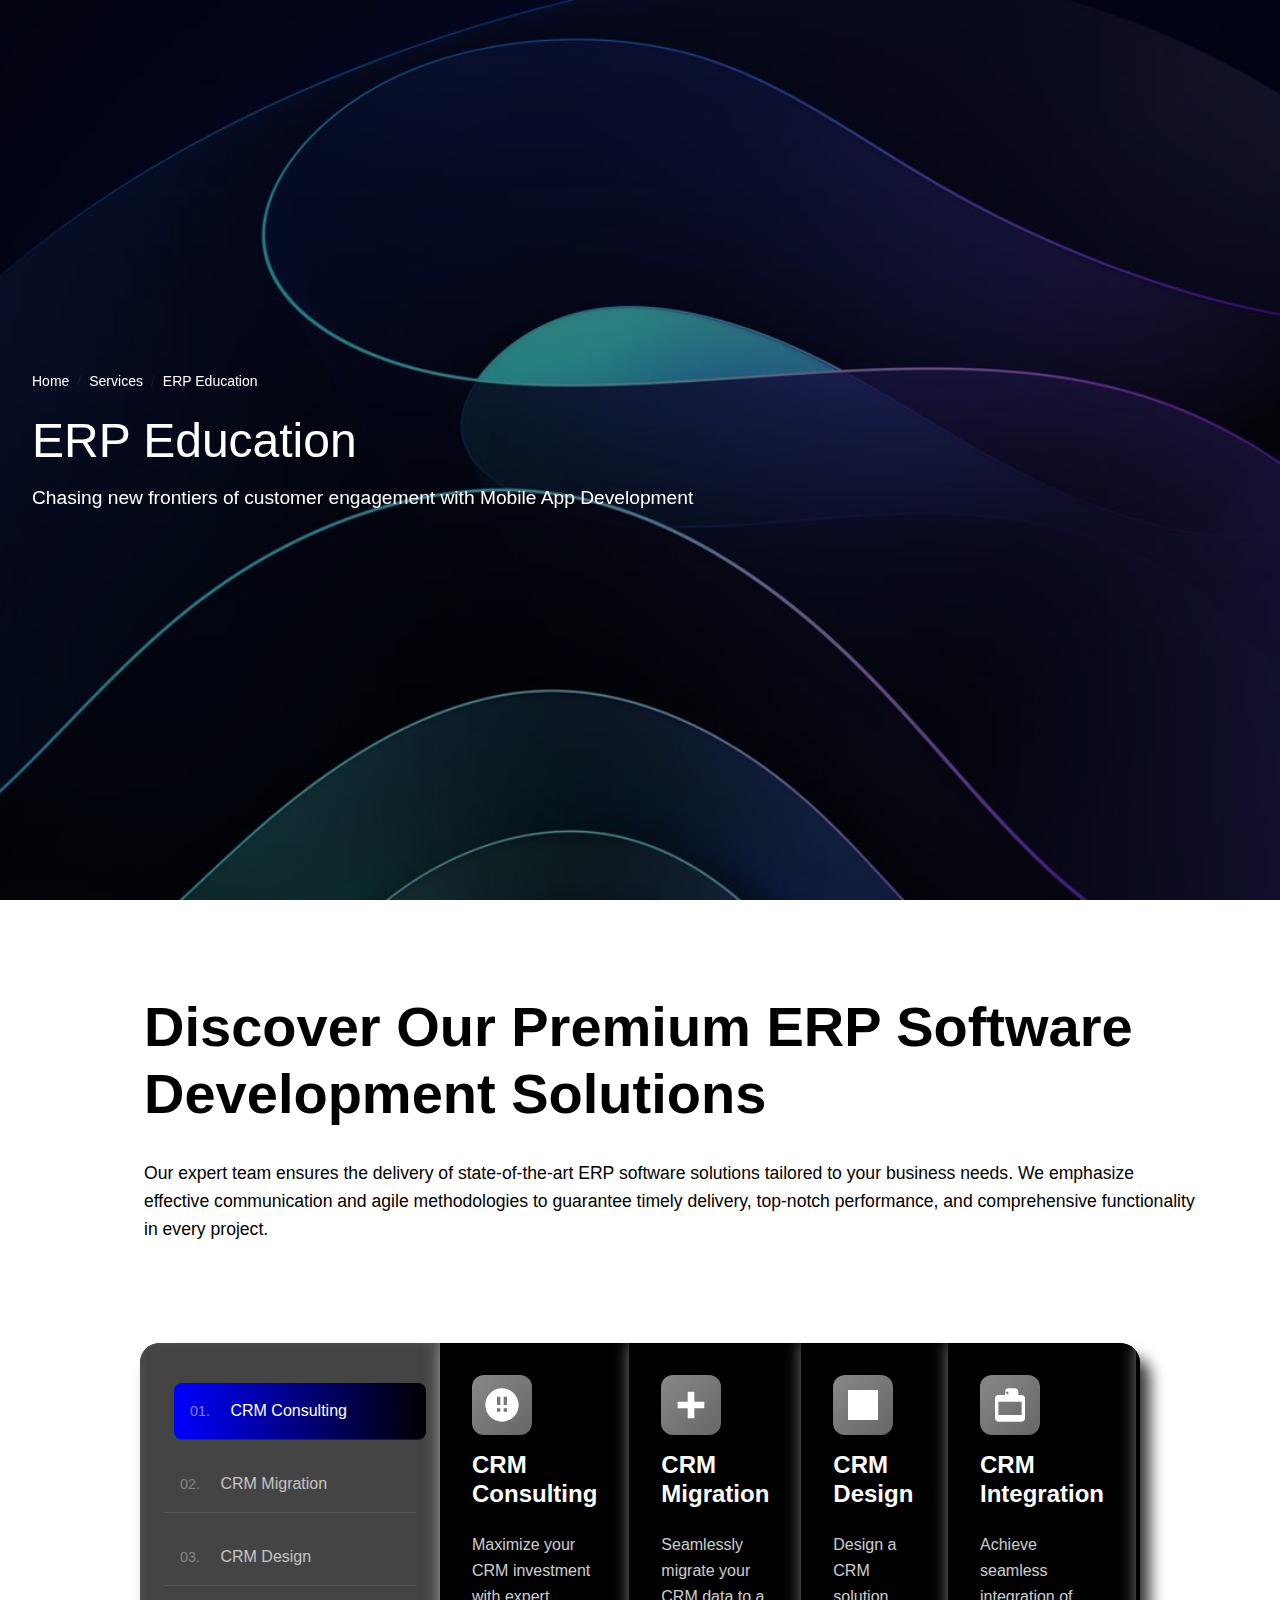
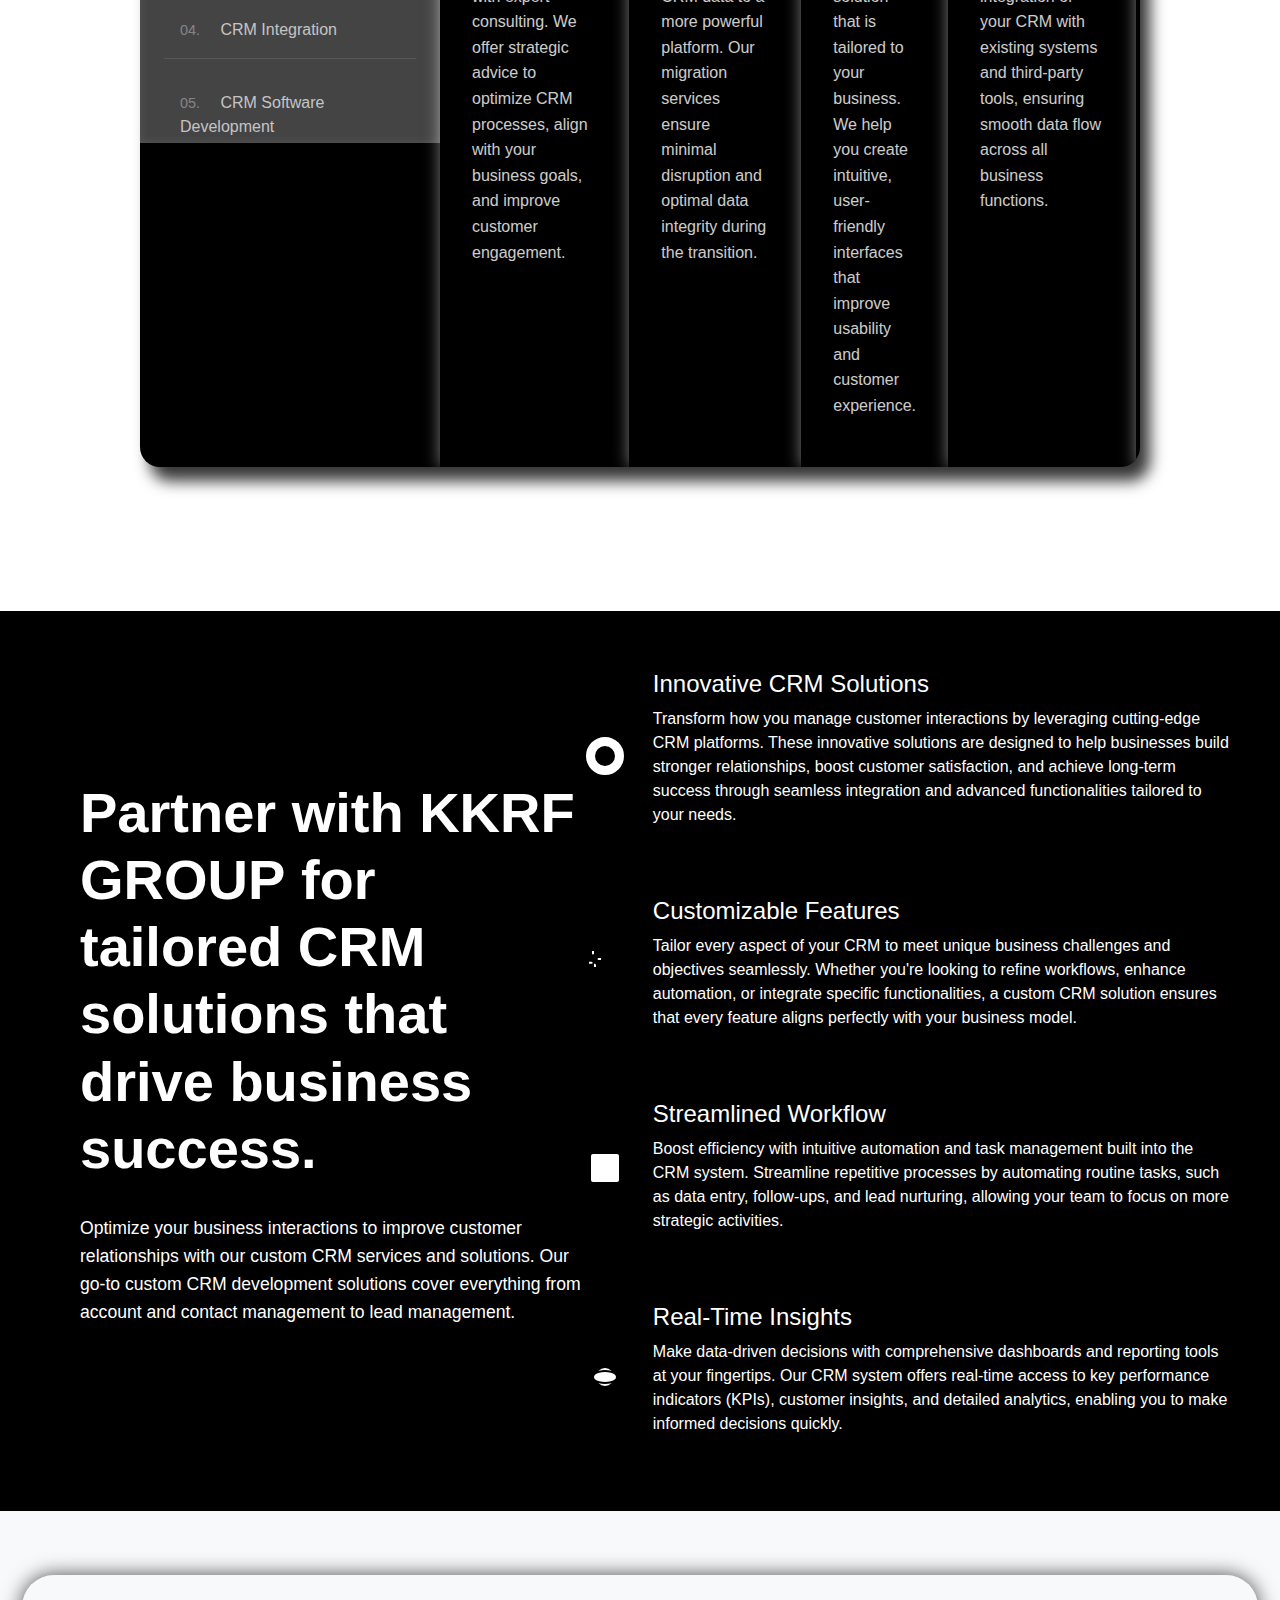
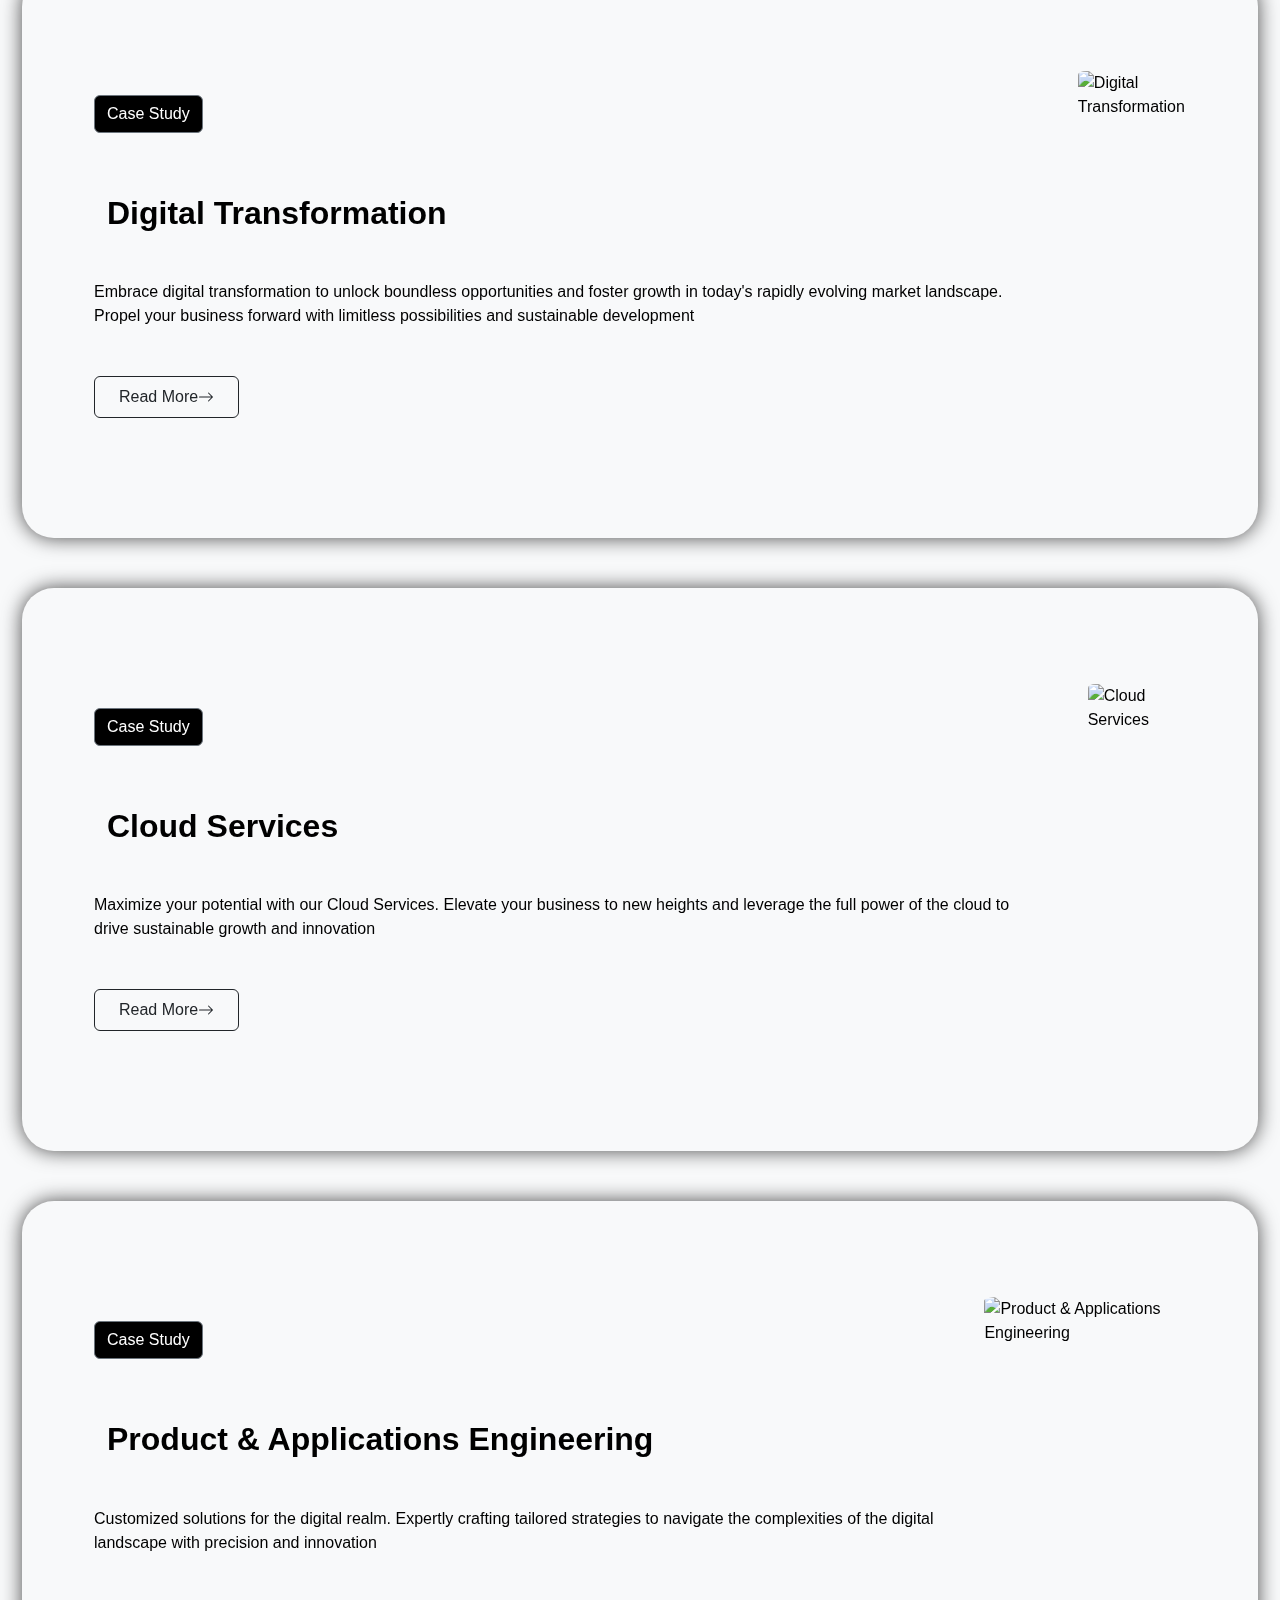
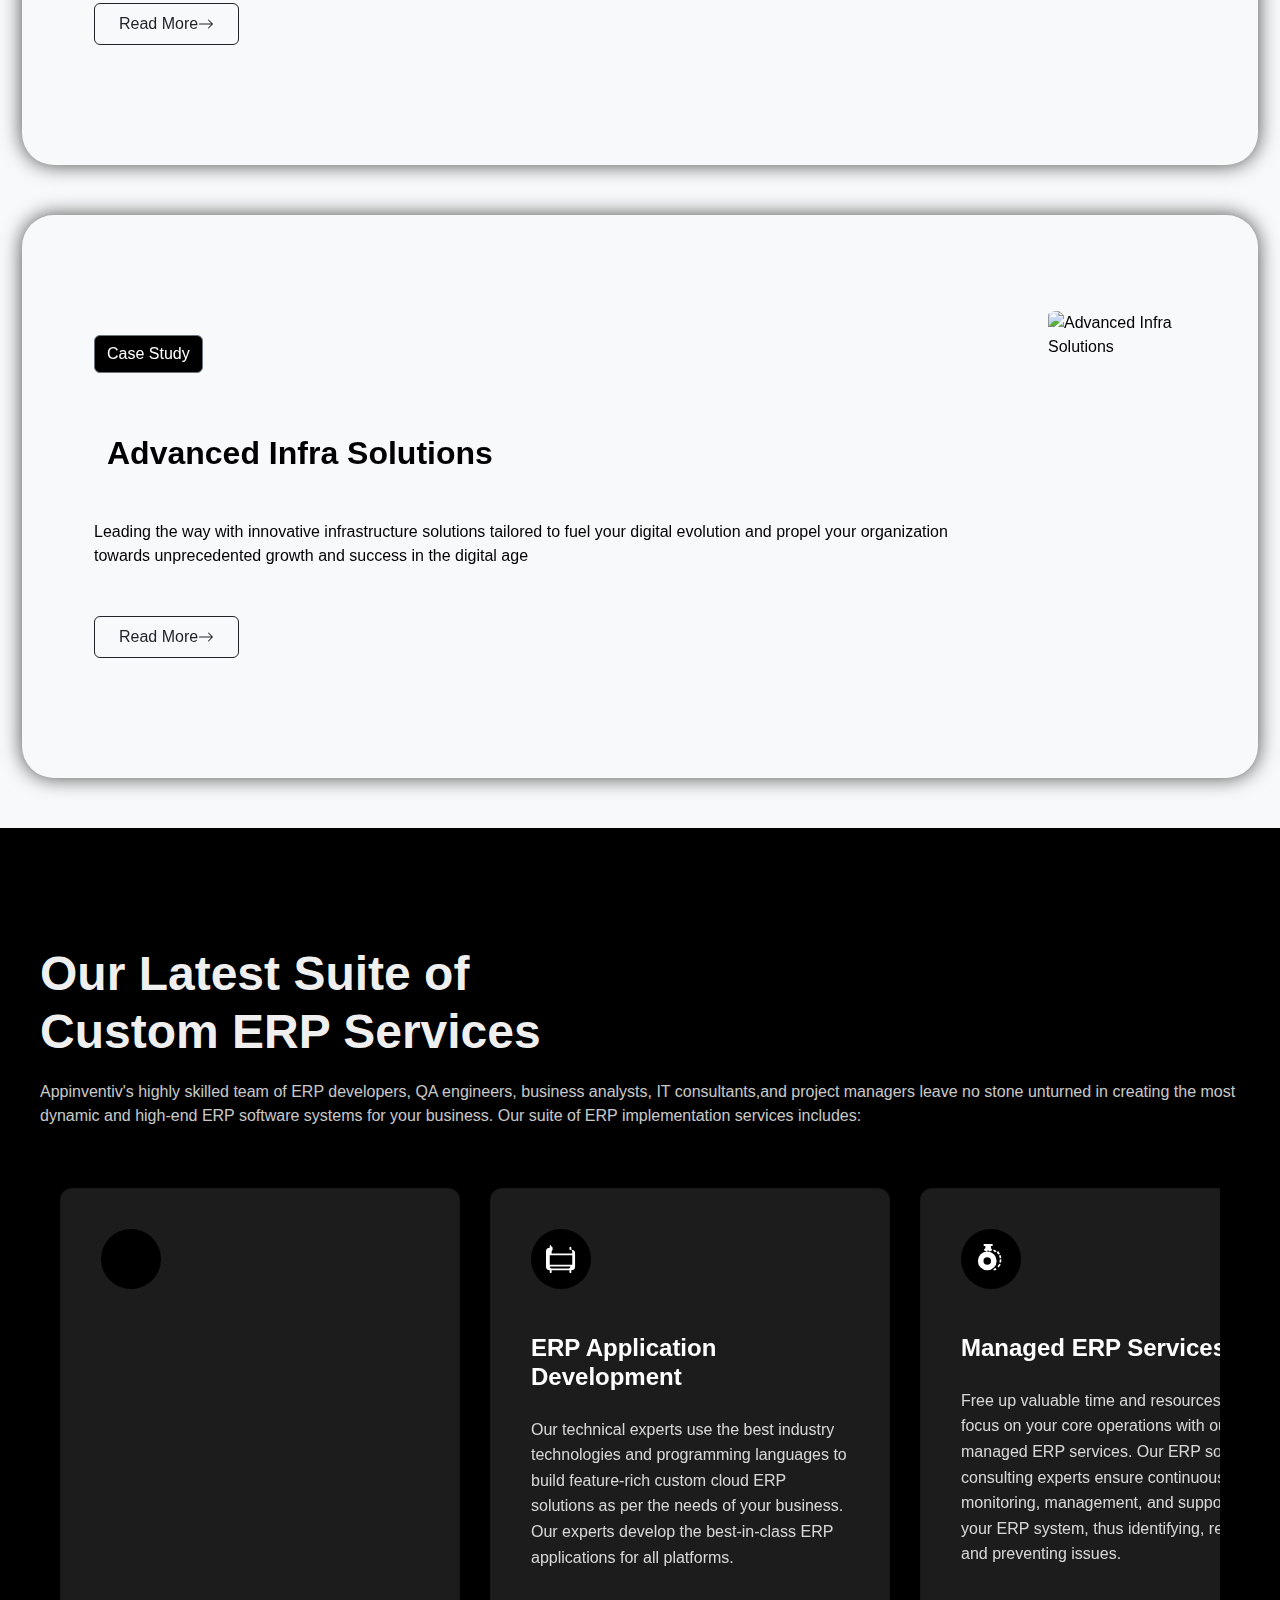
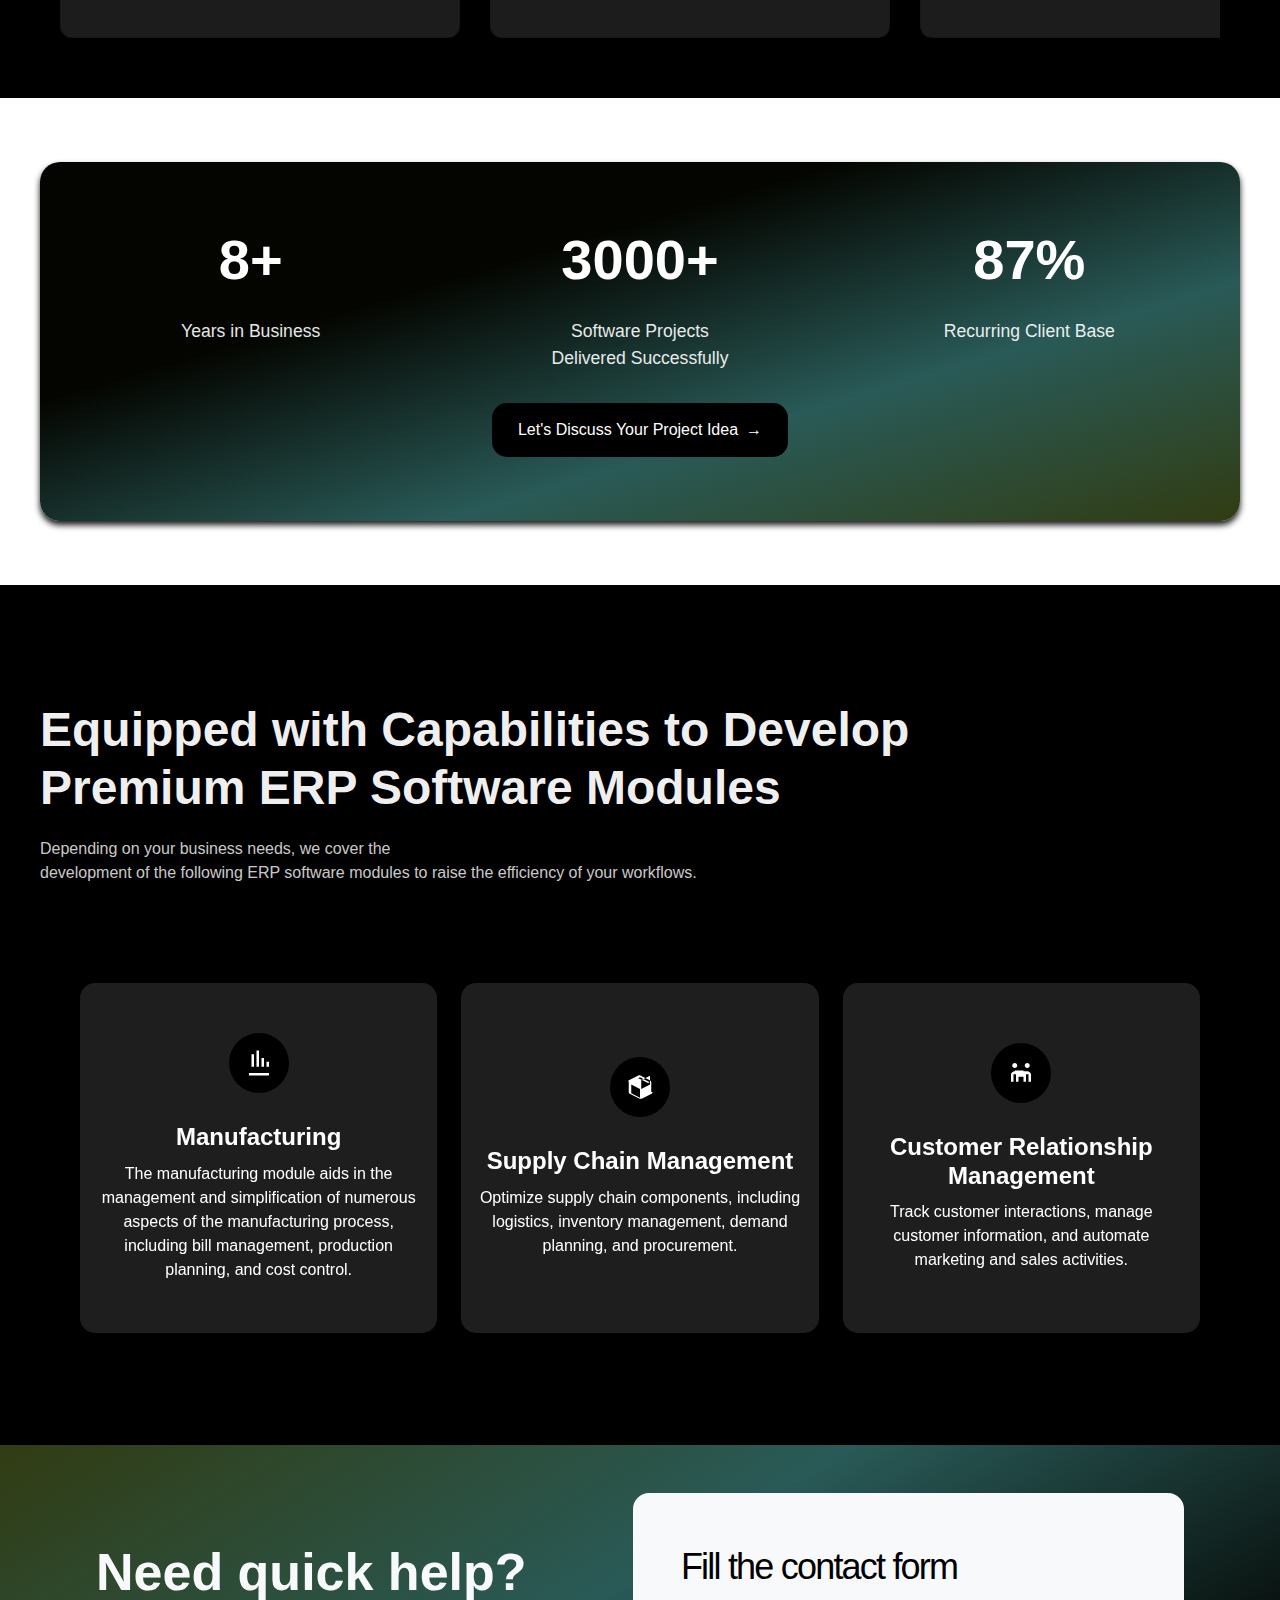
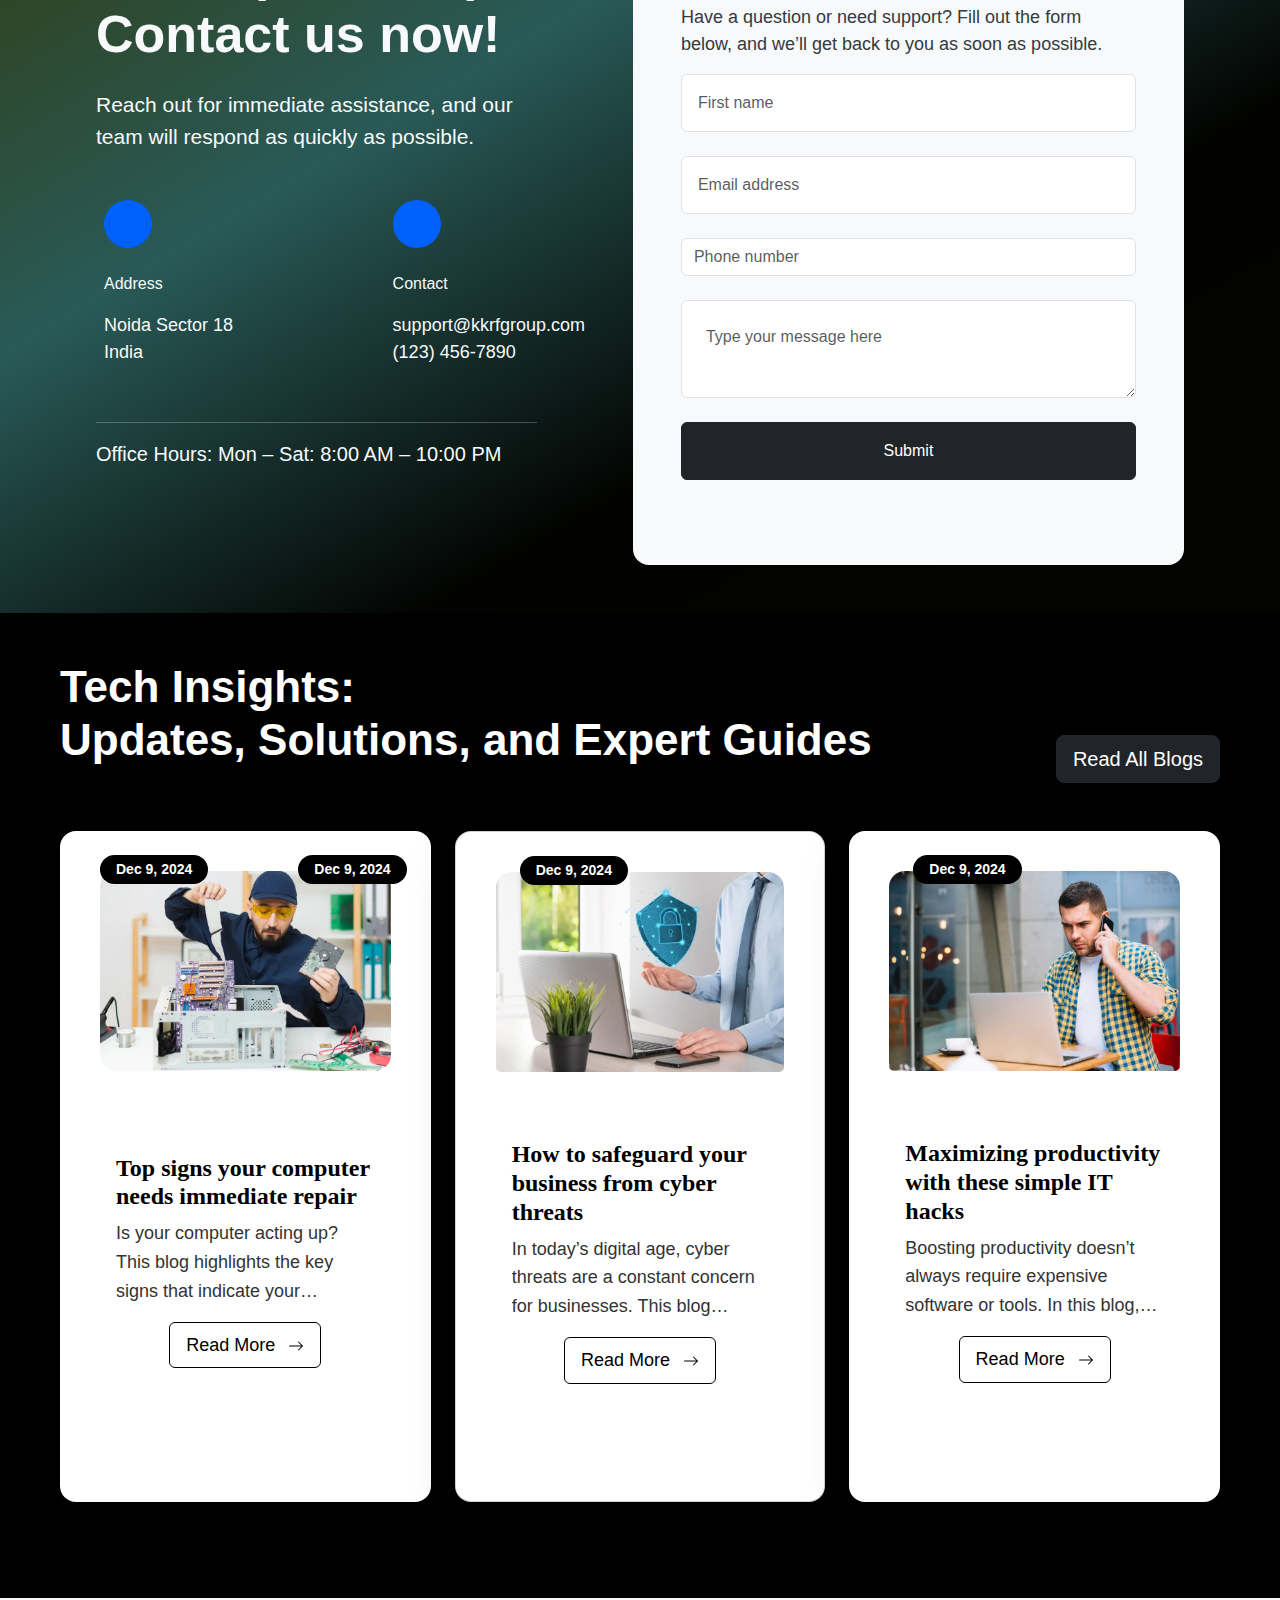
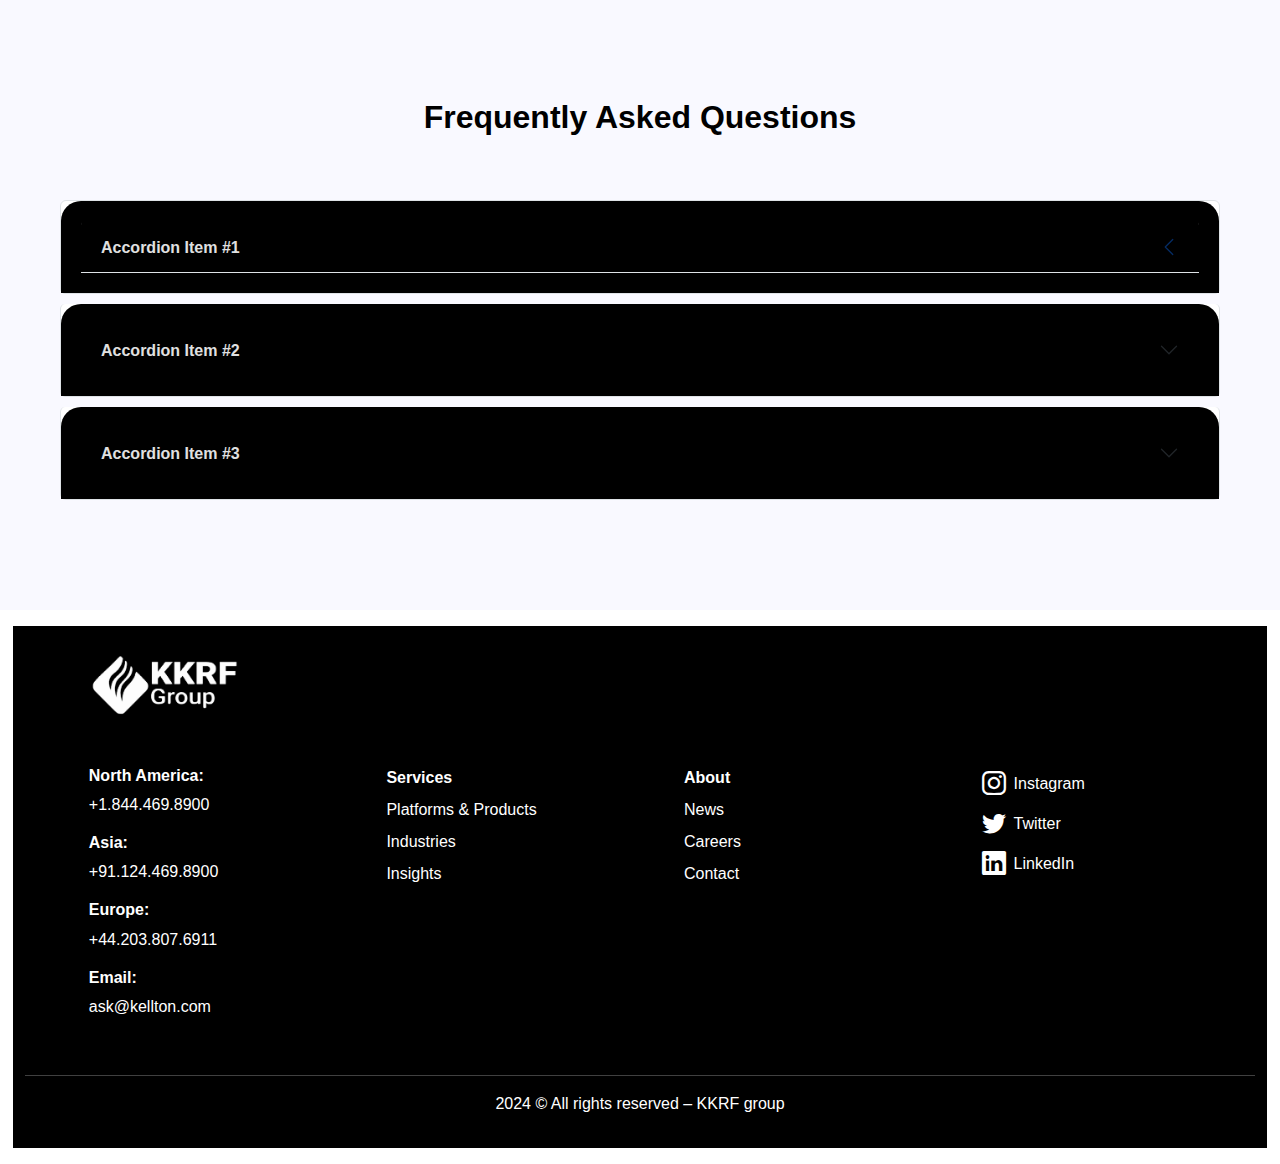
==== commit ae94cc11: "fifth" ====
--- a/crm.html
+++ b/crm.html
@@ -1,16 +1,31 @@
 <!DOCTYPE html>
 <html lang="en">
 <head>
-    <meta charset="UTF-8" />
-    <meta name="viewport" content="width=device-width, initial-scale=1.0" />
-    <link rel="stylesheet" href="https://cdnjs.cloudflare.com/ajax/libs/animate.css/4.1.1/animate.min.css" />
-    <link rel="stylesheet" href="https://unpkg.com/swiper/swiper-bundle.min.css" />
-    <link href="https://cdn.jsdelivr.net/npm/bootstrap@5.3.3/dist/css/bootstrap.min.css" rel="stylesheet"
-      integrity="sha384-QWTKZyjpPEjISv5WaRU9OFeRpok6YctnYmDr5pNlyT2bRjXh0JMhjY6hW+ALEwIH" crossorigin="anonymous" />
-    <link rel="stylesheet" href="style.css" />
-    <link rel="stylesheet" href="https://cdn.jsdelivr.net/npm/bootstrap-icons@1.11.3/font/bootstrap-icons.css"
+  <meta charset="UTF-8" />
+  <meta name="viewport" content="width=device-width, initial-scale=1.0" />
+  
+  <!-- External Stylesheets -->
+  <link rel="stylesheet" href="https://cdnjs.cloudflare.com/ajax/libs/animate.css/4.1.1/animate.min.css" />
+  <link rel="stylesheet" href="https://unpkg.com/swiper/swiper-bundle.min.css" />
+  <link href="https://cdn.jsdelivr.net/npm/bootstrap@5.3.3/dist/css/bootstrap.min.css" rel="stylesheet"
+    integrity="sha384-QWTKZyjpPEjISv5WaRU9OFeRpok6YctnYmDr5pNlyT2bRjXh0JMhjY6hW+ALEwIH" crossorigin="anonymous" />
+  <link rel="stylesheet" href="https://cdn.jsdelivr.net/npm/bootstrap-icons@1.11.3/font/bootstrap-icons.css"
     integrity="sha384-tViUnnbYAV00FLIhhi3v/dWt3Jxw4gZQcNoSCxCIFNJVCx7/D55/wXsrNIRANwdD" crossorigin="anonymous" />
-    <script src="https://cdn.tailwindcss.com"></script>
+  
+  <!-- Tailwind CSS -->
+  <script src="https://cdn.tailwindcss.com"></script>
+  
+  <!-- Custom Stylesheet -->
+  <link rel="stylesheet" href="style.css" />
+  
+  <!-- JavaScript -->
+  <script src="https://unpkg.com/swiper/swiper-bundle.min.js" defer></script>
+  <script src="https://cdn.jsdelivr.net/npm/bootstrap@5.3.3/dist/js/bootstrap.bundle.min.js"
+    integrity="sha384-zR6NZhOJ6OG9GKNoAtRdhptxS7bqMC5v9azCm9dXKvtbGRV2KDqXW3qk9kFn1KVI"
+    crossorigin="anonymous" defer></script>
+  <script src="script.js" defer></script>
+  
+    
     
     <title>Custom CRM Development</title>
 </head>
--- a/style.css
+++ b/style.css
@@ -57,6 +57,14 @@
   position: relative;
   z-index: 2;
 }
+.button-row{
+   display: flex;
+   flex-direction: row;
+   justify-content: space-between;
+   align-items: center;
+   margin-top: 0.5rem;
+}
+
 
 /* Breadcrumb and heading spacing */
 .breadcrumb {
@@ -1774,6 +1782,7 @@
       }
     }
   
+    
     .faq-section {
       padding: 40px 20px;
       background-color: #f9f9ff;
@@ -1851,6 +1860,9 @@
         padding: 40px 20px;
       }
     }
+    .accordion-button.collapsed::after {
+      transform: rotate(0deg); /* Default state */
+    }
     
 
 
@@ -1926,8 +1938,8 @@
 }
 
 
-/* 
-@media screen and (max-width:576px) {
+
+/* @media screen and (max-width:576px) {
   .case-study-card {
     margin-top: 1rem;
     margin-right: 0.8rem;
@@ -2209,11 +2221,19 @@
 .statistics-content-section-numerics {
   font-size: 2.5rem;
 }
+.stati-heading{
+  font-size: 3vw;
+}
 
 .statistics-content-section-partner-with-us-card {
   height: 180px;
 }
-
+@media screen and (max-width: 576px){
+  .stati-heading{
+    margin-top: -20px;
+    margin-bottom:15px;
+  }
+}
 
 /* categories-section */
 
@@ -2234,7 +2254,10 @@
     letter-spacing: 1px;
   }
 }
-
+.category-heading{
+  font-size: 2rem;
+  margin: 13px;
+}
 .categories-image-gallery {
   height: 550px;
 }
@@ -2430,9 +2453,8 @@
   }
 
   .case-study-card-image {
-    height: 300px;
-    width: 300px;
-    margin-left: 3rem;
+    height: 250px;
+    width: 250px;
   }
 }
 
@@ -2445,9 +2467,9 @@
   }
 
   .case-study-card-image {
-    height: 400px;
-    width: 400px;
-    margin-left: 3rem;
+    height: 300px;
+    width: 300px;
+    
   }
 }
 
@@ -2565,7 +2587,7 @@
 /* recent Happenings */
 
 .recent-happening-text{
-  color: #fff;
+  color: #000;
 }
 .recent-happenings-heading {
   font-size: 32px;
@@ -2601,7 +2623,7 @@
   height: 380px !important;
 }
 .recent-happenings-text{
-  color: black;
+  color: black; 
 }
 .recent-happenings-lg-image-section {
   height: 780px;
@@ -2623,7 +2645,7 @@
 .blogs-card-heading {
   font-weight: 550;
   font-size: 20px;
-  color: #333; /* Dark text for readability inside the card */
+  color: #000; /* Dark text for readability inside the card */
   font-family: 'Georgia', serif; /* Classic serif font for blog titles */
 }
 
@@ -2670,7 +2692,9 @@
 }
 
 
-
+.case-heading{
+  font-size: 3vw;
+}
 
 /* Card Styling */
 .bo-card {
